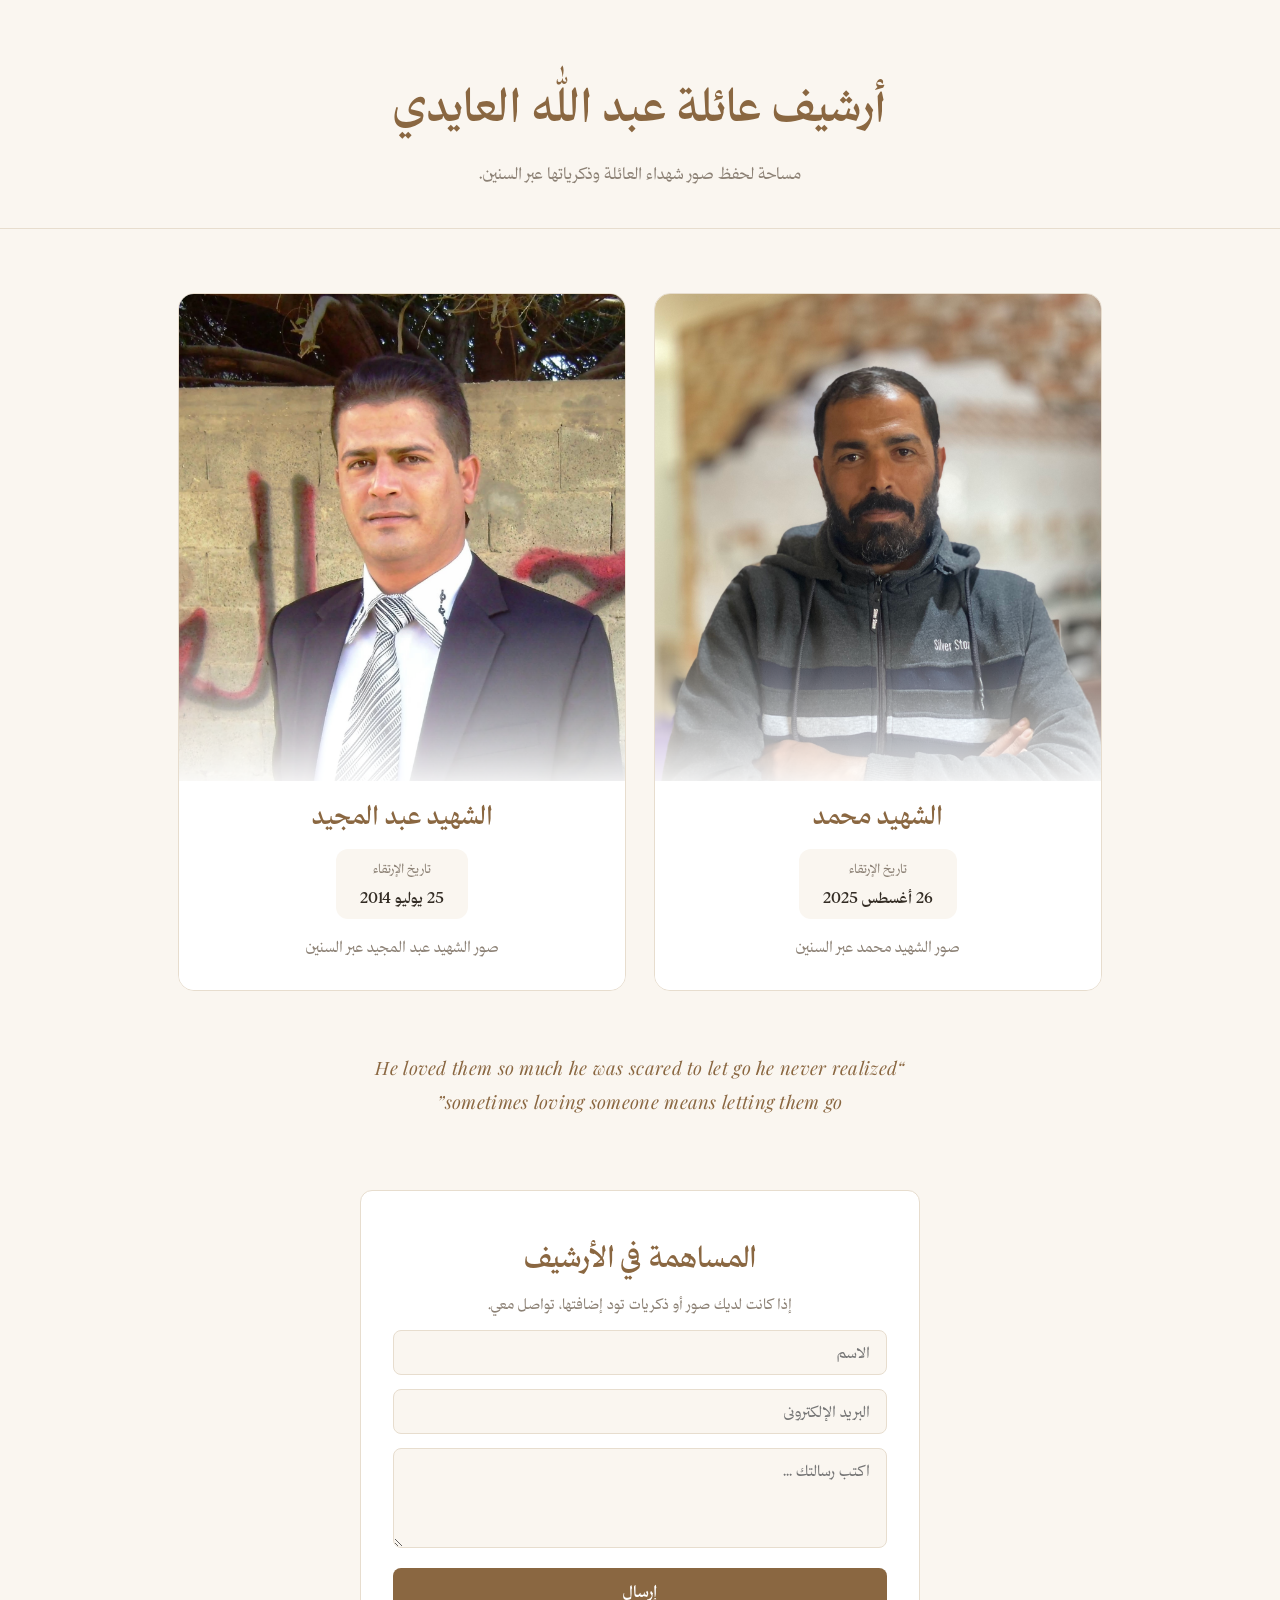
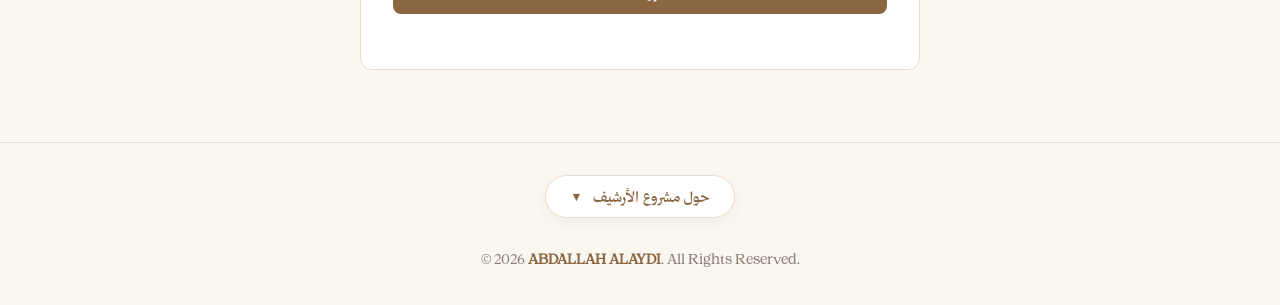
==== index.html @ 78229b19 "Update index.html" ====
<!DOCTYPE html>
<html lang="ar" dir="rtl">
<head>
  <meta charset="UTF-8">
  <meta name="viewport" content="width=device-width, initial-scale=1.0">

  <!-- ==========================================
       1. الإعدادات الأساسية ومحركات البحث (SEO)
       ========================================== -->
  <title>أرشيف عائلة عبد الله العايدي</title>
  <meta name="description" content="أرشيف صور شهداء عائلة عبد الله العايدي، محفوظة ومرتبة عبر السنين.">
  <meta name="author" content="Abdallah Alaydi">
  <link rel="canonical" href="https://archive.abdallahalaydi.com/">

  <!-- بيانات الذكاء الاصطناعي - الأرشيف الرئيسي (JSON-LD) -->
  <script type="application/ld+json">
  {
    "@context": "https://schema.org",
    "@type": "WebSite",
    "name": "أرشيف عائلة عبد الله العايدي",
    "url": "https://archive.abdallahalaydi.com/",
    "description": "أرشيف رقمي يوثق سيرة وصور شهداء عائلة العايدي، وتحديداً الشهيد محمد العايدي والشهيد عبد المجيد العايدي. مساحة لحفظ الذكريات مرتبة زمنياً.",
    "author": {
      "@type": "Person",
      "name": "عبد الله محمد العايدي"
    },
    "inLanguage": "ar"
  }
  </script>

  <!-- ==========================================
       2. الهوية البصرية والمتصفحات (Favicon & Manifest)
       ========================================== -->
  <link rel="manifest" href="/manifest.json">
  <link rel="icon" type="image/x-icon" href="/favicon.ico">
  <link rel="icon" type="image/png" sizes="32x32" href="/favicon-32x32.png">
  <link rel="icon" type="image/png" sizes="16x16" href="/favicon-16x16.png">
  <link rel="apple-touch-icon" sizes="180x180" href="/apple-touch-icon.png">
  <meta name="apple-mobile-web-app-title" content="الأرشيف">
  <meta name="apple-mobile-web-app-capable" content="yes">
  <meta name="apple-mobile-web-app-status-bar-style" content="default">
  <meta name="theme-color" content="#FAF6F0">

  <!-- ==========================================
       3. المشاركة على وسائل التواصل (Open Graph)
       ========================================== -->
  <meta property="og:type" content="website">
  <meta property="og:url" content="https://archive.abdallahalaydi.com/">
  <meta property="og:title" content="أرشيف عائلة عبد الله العايدي">
  <meta property="og:description" content="مساحة لحفظ صور العائلة وذكرياتها عبر السنين.">
  <meta property="og:image" content="https://archive.abdallahalaydi.com/assets/img/Family-Archive.png">
  <meta property="og:image:secure_url" content="https://archive.abdallahalaydi.com/assets/img/Family-Archive.png">
  <meta property="og:image:type" content="image/png">
  <meta property="og:image:width" content="1200">
  <meta property="og:image:height" content="630">
  <meta property="og:image:alt" content="أرشيف عائلة عبد الله العايدي">
  <meta property="og:site_name" content="أرشيف عائلة العايدي">

  <!-- ==========================================
       4. المشاركة على تويتر / X
       ========================================== -->
  <meta name="twitter:card" content="summary_large_image">
  <meta name="twitter:title" content="أرشيف عائلة عبد الله العايدي">
  <meta name="twitter:description" content="مساحة لحفظ صور العائلة وذكرياتها عبر السنين.">
  <meta name="twitter:image" content="https://archive.abdallahalaydi.com/assets/img/Family-Archive.png">
  <meta name="twitter:image:alt" content="أرشيف عائلة عبد الله العايدي">

  <!-- ==========================================
       5. الأداء (Performance & Fonts)
       ========================================== -->
  <link rel="preconnect" href="https://fonts.googleapis.com">
  <link rel="preconnect" href="https://fonts.gstatic.com" crossorigin>
  <link href="https://fonts.googleapis.com/css2?family=Playfair+Display:ital,wght@0,400;1,400&display=swap" rel="stylesheet">

  <!-- ==========================================
       6. نظام الإشعارات (OneSignal) - نسخة موحدة ونظيفة
       ========================================== -->
  <script src="https://cdn.onesignal.com/sdks/web/v16/OneSignalSDK.page.js" defer></script>
  <script>
    window.OneSignalDeferred = window.OneSignalDeferred || [];
    OneSignalDeferred.push(async function(OneSignal) {
      try {
        await OneSignal.init({
          appId: "8a8880b0-521b-42da-8b7f-6cc930a151ea",
          serviceWorkerPath: "sw.js",
          notifyButton: { enable: false } // إيقاف الدائرة الافتراضية للاعتماد على الشريط البيضاوي المخصص
        });

        // فحص دقيق لحالة الإشعارات في المتصفح وفي OneSignal v16
        const nativePerm = ('Notification' in window) ? Notification.permission : 'default';
        const isAlreadySubscribed = OneSignal.Notifications.permission === true || nativePerm === 'granted';
        const isDismissed = localStorage.getItem('hideArchiveNotifyPill') === 'true';

        if (!isAlreadySubscribed && nativePerm !== 'denied' && !isDismissed) {
          setTimeout(() => {
            const pill = document.getElementById('notify-pill-banner');
            if (pill) pill.classList.add('show');
          }, 2000);
        }
      } catch (e) {
        console.warn("OneSignal Init Note:", e);
      }
    });
  </script>

<style>
  @font-face {
    font-family: 'Thamania Text';
    src: url('assets/fonts/thmanyahseriftext-Regular.woff2') format('woff2');
    font-weight: 400;
    font-style: normal;
    font-display: swap;
  }

  @font-face {
    font-family: 'Thamania Sans';
    src: url('assets/fonts/thmanyahseriftext-Medium.woff2') format('woff2');
    font-weight: 700;
    font-style: normal;
    font-display: swap;
  }

  :root{
    --bg:#FAF6F0;
    --card:#FFFFFF;
    --ink:#332C24;
    --sand:#A9825F;
    --sand-deep:#8A6741;
    --mist:#8C8175;
    --line:#E7DDCE;
  }

  html {
    scroll-behavior: smooth;
  }

  ::selection {
    background-color: var(--sand);
    color: #FFFFFF;
  }

  ::-webkit-scrollbar {
    width: 8px;
  }
  ::-webkit-scrollbar-track {
    background: var(--bg); 
  }
  ::-webkit-scrollbar-thumb {
    background: var(--mist); 
    border-radius: 4px;
  }
  ::-webkit-scrollbar-thumb:hover {
    background: var(--sand-deep); 
  }

  *{
    box-sizing:border-box;
    margin:0;
    padding:0;
  }

  body{
    background:var(--bg);
    color:var(--ink);
    font-family:'Thamania Text', serif;
    font-weight:400;
    line-height:1.8;
    -webkit-font-smoothing:antialiased;
  }

  body.splash-active {
    overflow: hidden;
  }

  /* ---------- Splash Screen (للـ App فقط) ---------- */
  #splash-screen {
    display: none;
    position: fixed;
    top: 0;
    left: 0;
    right: 0;
    bottom: 0;
    width: 100%;
    height: 100%;
    background-color: var(--bg);
    flex-direction: column;
    justify-content: center;
    align-items: center;
    z-index: 99999;
    transition: opacity 0.6s ease, visibility 0.6s ease;
  }

  body.is-app #splash-screen {
    display: flex;
  }

  #splash-screen.fade-out {
    opacity: 0;
    visibility: hidden;
    pointer-events: none;
  }

  .splash-center {
    display: flex;
    flex-direction: column;
    align-items: center;
    justify-content: center;
  }

  .splash-logo {
    width: 105px;
    height: 105px;
    border-radius: 24px;
    object-fit: contain;
    box-shadow: 0 10px 30px rgba(138, 103, 65, 0.12);
    border: 1px solid var(--line);
    animation: splashPulse 1.8s infinite ease-in-out;
  }

  .splash-footer {
    position: absolute;
    bottom: 42px;
    display: flex;
    flex-direction: column;
    align-items: center;
    direction: ltr;
    text-align: center;
  }

  .splash-from {
    font-family: -apple-system, BlinkMacSystemFont, 'Segoe UI', Roboto, sans-serif;
    font-size: 0.8rem;
    color: var(--mist);
    margin-bottom: 4px;
    letter-spacing: 0.5px;
  }

  .splash-brand {
    font-family: -apple-system, BlinkMacSystemFont, 'Segoe UI', Roboto, sans-serif;
    font-size: 1rem;
    font-weight: 600;
    color: var(--ink);
    letter-spacing: 0.35em;
    padding-left: 0.35em;
    text-transform: uppercase;
  }

  @keyframes splashPulse {
    0%, 100% { transform: scale(1); }
    50% { transform: scale(1.04); }
  }

  /* ---------- 1. الشريط العلوي للتحديث فقط (Update Banner) ---------- */
  #update-banner {
    position: fixed;
    top: -100px;
    left: 0;
    width: 100%;
    background-color: var(--sand-deep);
    color: #FFFFFF;
    text-align: center;
    padding: 12px 20px;
    font-family: 'Thamania Sans', sans-serif;
    font-size: 0.95rem;
    box-shadow: 0 4px 15px rgba(0,0,0,0.2);
    z-index: 100001;
    transition: top 0.4s cubic-bezier(0.16, 1, 0.3, 1);
    display: flex;
    justify-content: center;
    align-items: center;
    gap: 12px;
  }

  #update-banner.show {
    top: 0;
  }

  #update-banner button {
    background-color: #FFFFFF;
    color: var(--ink);
    border: none;
    border-radius: 20px;
    padding: 6px 18px;
    font-family: 'Thamania Sans', sans-serif;
    font-size: 0.85rem;
    cursor: pointer;
    font-weight: 700;
    transition: transform 0.2s ease;
  }

  #update-banner button:hover {
    transform: scale(1.05);
  }

  /* ---------- 2. الزر البيضاوي العريض لتفعيل الإشعارات (Notification Pill) ---------- */
  #notify-pill-banner {
    position: fixed;
    bottom: -120px;
    left: 50%;
    transform: translateX(-50%);
    width: calc(100% - 32px);
    max-width: 520px;
    background-color: var(--ink);
    color: #FFFFFF;
    border: 1px solid rgba(169, 130, 95, 0.45);
    border-radius: 999px; /* شكل بيضاوي عريض بالكامل */
    padding: 10px 14px 10px 16px;
    box-shadow: 0 14px 35px rgba(51, 44, 36, 0.28);
    z-index: 100000;
    display: flex;
    align-items: center;
    justify-content: space-between;
    gap: 12px;
    transition: bottom 0.45s cubic-bezier(0.16, 1, 0.3, 1), opacity 0.35s ease;
    opacity: 0;
    pointer-events: none;
  }

  #notify-pill-banner.show {
    bottom: 22px;
    opacity: 1;
    pointer-events: auto;
  }

  .notify-pill-content {
    display: flex;
    align-items: center;
    gap: 10px;
    flex: 1;
    min-width: 0;
  }

  .notify-bell-circle {
    width: 36px;
    height: 36px;
    border-radius: 50%;
    background: rgba(169, 130, 95, 0.2);
    color: #E7DDCE;
    display: flex;
    align-items: center;
    justify-content: center;
    flex-shrink: 0;
  }

  .notify-bell-circle svg {
    width: 18px;
    height: 18px;
    fill: currentColor;
    animation: bellRing 2.5s infinite ease-in-out;
  }

  @keyframes bellRing {
    0%, 100% { transform: rotate(0); }
    10%, 30% { transform: rotate(12deg); }
    20%, 40% { transform: rotate(-12deg); }
    50% { transform: rotate(0); }
  }

  .notify-pill-text {
    font-family: 'Thamania Sans', sans-serif;
    font-size: 0.86rem;
    color: #FAF6F0;
    line-height: 1.4;
    text-align: right;
  }

  .notify-pill-actions {
    display: flex;
    align-items: center;
    gap: 6px;
    flex-shrink: 0;
  }

  .btn-pill-accept {
    background-color: var(--sand);
    color: #FFFFFF;
    border: none;
    border-radius: 999px;
    padding: 7px 16px;
    font-family: 'Thamania Sans', sans-serif;
    font-size: 0.82rem;
    font-weight: 700;
    cursor: pointer;
    transition: background-color 0.2s ease, transform 0.2s ease;
  }

  .btn-pill-accept:hover {
    background-color: var(--sand-deep);
    transform: scale(1.03);
  }

  .btn-pill-later {
    background: transparent;
    color: #C2B8AD;
    border: 1px solid rgba(255, 255, 255, 0.2);
    border-radius: 999px;
    padding: 7px 12px;
    font-family: 'Thamania Sans', sans-serif;
    font-size: 0.78rem;
    cursor: pointer;
    transition: color 0.2s ease, border-color 0.2s ease;
  }

  .btn-pill-later:hover {
    color: #FFFFFF;
    border-color: rgba(255, 255, 255, 0.5);
  }

  @media (max-width: 480px) {
    #notify-pill-banner {
      padding: 8px 10px 8px 12px;
      gap: 8px;
    }
    .notify-pill-text {
      font-size: 0.78rem;
    }
    .btn-pill-accept {
      padding: 6px 13px;
      font-size: 0.78rem;
    }
    .btn-pill-later {
      padding: 6px 10px;
      font-size: 0.74rem;
    }
  }

  /* -------------------------------------- */

  a{
    color:inherit;
    text-decoration:none;
  }

  h1, h2, h3, h4, h5, h6, .entry-name, .display{
    font-family:'Thamania Sans', sans-serif;
    font-weight:700;
  }

  :focus-visible{
    outline:2px solid var(--sand-deep);
    outline-offset:3px;
    border-radius:2px;
  }

  .wrap{
    max-width:980px;
    margin:0 auto;
    padding:0 28px;
  }

  @media (max-width:600px){
    .wrap{
      padding:0 20px;
    }
  }

  /* ---------- header ---------- */

  header{
    padding:64px 0 40px;
    text-align:center;
    border-bottom:1px solid var(--line);
  }

  header h1{
    font-size:clamp(2rem, 5vw, 2.8rem);
    color:var(--sand-deep);
    margin-bottom:14px;
  }

  header p{
    color:var(--mist);
    font-size:1.02rem;
    max-width:38ch;
    margin:0 auto;
  }

  main{
    padding:64px 0 30px;
  }

  .grid{
    display:grid;
    grid-template-columns:repeat(auto-fit, minmax(280px, 1fr));
    gap:28px;
  }

  .entry{
    background:#FFFFFF;
    border:1px solid var(--line);
    border-radius:16px;
    overflow:hidden;
    transition:box-shadow 0.3s ease, transform 0.3s ease;
    display:flex;
    flex-direction:column;
    text-align:center;
  }

  .entry:hover{
    box-shadow:0 15px 35px rgba(138,103,65,0.12);
    transform:translateY(-4px);
  }

  .entry-frame{
    position:relative;
    aspect-ratio:4/4.5;
    background:#FFFFFF;
    overflow:hidden;
  }

  .entry-frame img{
    width:100%;
    height:100%;
    object-fit:cover;
    transition:transform 0.5s ease;
    -webkit-mask-image: linear-gradient(to bottom, rgba(0,0,0,1) 65%, rgba(0,0,0,0) 100%);
    mask-image: linear-gradient(to bottom, rgba(0,0,0,1) 65%, rgba(0,0,0,0) 100%);
  }

  .entry:hover .entry-frame img{
    transform:scale(1.05);
  }

  .entry-info{
    padding:10px 22px 30px;
    position:relative;
    z-index:2;
    background:#FFFFFF;
    margin-top:-15px;
  }

  .entry-name{
    font-size:1.6rem;
    color:var(--sand-deep);
    margin-bottom:12px;
  }

  .entry-meta{
    display:inline-flex;
    flex-direction:column;
    align-items:center;
    background:var(--bg);
    padding:8px 24px;
    border-radius:12px;
    margin-bottom:16px;
  }

  .meta-label{
    font-size:0.8rem;
    color:var(--mist);
    margin-bottom:4px;
  }

  .meta-value{
    font-family:'Thamania Sans', sans-serif;
    font-weight:700;
    color:var(--ink);
    font-size:0.95rem;
  }

  .entry-desc{
    color:var(--mist);
    font-size:0.95rem;
    line-height:1.6;
  }

  /* ---------- quote section ---------- */

  .quote-section{
    padding:30px 0 50px;
    text-align:center;
  }

  .quote-box{
    max-width:650px;
    margin:0 auto;
    padding:0 20px;
  }

  .quote-text{
    font-family:'Playfair Display', serif;
    font-style:italic;
    font-size:1.15rem;
    color:var(--sand-deep);
    line-height:1.9;
    letter-spacing:0.3px;
  }

  /* ---------- contact section ---------- */

  .contact-section{
    padding:20px 0 72px;
  }

  .contact-box{
    background:var(--card);
    border:1px solid var(--line);
    border-radius:12px;
    padding:40px 32px;
    max-width:560px;
    margin:0 auto;
    text-align:center;
  }

  .contact-box h2{
    font-size:1.8rem;
    color:var(--sand-deep);
    margin-bottom:8px;
  }

  .contact-box p{
    color:var(--mist);
    font-size:0.92rem;
    margin-bottom:12px;
  }

  .contact-form{
    display:flex;
    flex-direction:column;
    gap:14px;
    text-align:right;
  }

  .form-control{
    width:100%;
    padding:12px 16px;
    border:1px solid var(--line);
    border-radius:8px;
    background:var(--bg);
    color:var(--ink);
    font-family:'Thamania Text', serif;
    font-size:0.95rem;
    transition:border-color 0.2s ease, box-shadow 0.2s ease;
  }

  .form-control:focus{
    outline:none;
    border-color:var(--sand-deep);
    box-shadow:0 0 0 3px rgba(138,103,65,0.12);
  }

  textarea.form-control{
    resize:vertical;
    min-height:100px;
  }

  .btn-submit{
    background:var(--sand-deep);
    color:#FFFFFF;
    border:none;
    border-radius:8px;
    padding:13px;
    font-family:'Thamania Sans', sans-serif;
    font-size:1rem;
    font-weight:700;
    cursor:pointer;
    transition:background-color 0.2s ease, transform 0.2s ease;
    margin-top:6px;
  }

  .btn-submit:hover{
    background:var(--ink);
    transform:translateY(-1px);
  }

  /* ---------- قسم (حول الأرشيف وتثبيت التطبيق) في الفوتر ---------- */

  .footer-about-wrap {
    max-width: 720px;
    margin: 0 auto 26px;
    padding: 0 20px;
  }

  .about-toggle-btn {
    background: var(--card);
    color: var(--sand-deep);
    border: 1px solid var(--line);
    padding: 11px 24px;
    border-radius: 30px;
    font-family: 'Thamania Sans', sans-serif;
    font-size: 0.93rem;
    font-weight: 700;
    cursor: pointer;
    display: inline-flex;
    align-items: center;
    gap: 10px;
    transition: all 0.25s ease;
    box-shadow: 0 4px 12px rgba(138, 103, 65, 0.06);
  }

  .about-toggle-btn:hover {
    border-color: var(--sand);
    transform: translateY(-1px);
    box-shadow: 0 6px 16px rgba(138, 103, 65, 0.12);
  }

  .about-toggle-icon {
    display: inline-block;
    transition: transform 0.3s ease;
    font-size: 0.78rem;
  }

  .about-toggle-btn.active .about-toggle-icon {
    transform: rotate(180deg);
  }

  .about-drawer {
    display: grid;
    grid-template-rows: 0fr;
    transition: grid-template-rows 0.4s ease, opacity 0.35s ease, margin-top 0.35s ease;
    opacity: 0;
    margin-top: 0;
  }

  .about-drawer.open {
    grid-template-rows: 1fr;
    opacity: 1;
    margin-top: 18px;
  }

  .about-drawer-inner {
    overflow: hidden;
  }

  .about-card {
    background: var(--card);
    border: 1px solid var(--line);
    border-radius: 16px;
    padding: 28px 26px;
    text-align: right;
    box-shadow: 0 12px 32px rgba(138, 103, 65, 0.08);
  }

  .about-block {
    margin-bottom: 22px;
    padding-bottom: 20px;
    border-bottom: 1px dashed var(--line);
  }

  .about-block:last-child {
    margin-bottom: 0;
    padding-bottom: 0;
    border-bottom: none;
  }

  .about-block h3 {
    font-size: 1.12rem;
    color: var(--sand-deep);
    margin-bottom: 8px;
  }

  .about-block p {
    font-size: 0.93rem;
    color: var(--ink);
    line-height: 1.85;
  }

  .about-badges {
    display: flex;
    flex-wrap: wrap;
    gap: 8px;
    margin-top: 12px;
  }

  .about-badge {
    display: inline-block;
    background: var(--bg);
    color: var(--sand-deep);
    border: 1px solid var(--line);
    padding: 4px 13px;
    border-radius: 20px;
    font-size: 0.8rem;
    font-family: 'Thamania Sans', sans-serif;
  }

  .inline-link {
    color: var(--sand-deep);
    font-family: 'Thamania Sans', sans-serif;
    text-decoration: underline;
    text-underline-offset: 3px;
    cursor: pointer;
  }

  .inline-link:hover {
    color: var(--ink);
  }

  .install-grid {
    display: grid;
    grid-template-columns: repeat(auto-fit, minmax(240px, 1fr));
    gap: 14px;
    margin-top: 14px;
  }

  .install-os-card {
    background: var(--bg);
    border: 1px solid var(--line);
    border-radius: 12px;
    padding: 16px 18px;
  }

  .install-os-title {
    font-family: 'Thamania Sans', sans-serif;
    font-size: 0.98rem;
    color: var(--sand-deep);
    margin-bottom: 10px;
    padding-bottom: 6px;
    border-bottom: 1px solid var(--line);
    display: flex;
    align-items: center;
    justify-content: space-between;
  }

  .install-os-tag {
    font-size: 0.75rem;
    color: var(--mist);
    font-weight: 400;
  }

  .install-list {
    list-style: none;
    padding: 0;
    margin: 0;
  }

  .install-list li {
    font-size: 0.87rem;
    color: var(--ink);
    line-height: 1.7;
    margin-bottom: 8px;
    position: relative;
    padding-right: 22px;
  }

  .install-list li:last-child {
    margin-bottom: 0;
  }

  .step-num {
    position: absolute;
    right: 0;
    top: 3px;
    width: 17px;
    height: 17px;
    background: var(--sand-deep);
    color: #FFFFFF;
    border-radius: 50%;
    font-family: 'Thamania Sans', sans-serif;
    font-size: 0.7rem;
    display: inline-flex;
    align-items: center;
    justify-content: center;
  }

  .install-list strong {
    font-family: 'Thamania Sans', sans-serif;
    color: var(--sand-deep);
  }

  .app-installed-note {
    display: none;
    background: var(--bg);
    border: 1px solid var(--sand);
    color: var(--sand-deep);
    padding: 10px 14px;
    border-radius: 10px;
    font-family: 'Thamania Sans', sans-serif;
    font-size: 0.85rem;
    margin-top: 10px;
    text-align: center;
  }

  body.is-app .app-installed-note {
    display: block;
  }

  /* ---------- footer ---------- */

  footer{
    padding:32px 0;
    text-align:center;
    border-top:1px solid var(--line);
  }

  footer > span{
    color:var(--mist);
    font-size:0.85rem;
    display:inline-block;
  }

  footer > span a {
    color: var(--sand-deep);
    font-weight: 700;
    transition: color 0.2s ease;
  }
  
  footer > span a:hover {
    color: var(--ink);
    text-decoration: underline;
  }
</style>
</head>

<body>
<script>
  // تفعيل شاشة البداية فقط إذا تم فتح الموقع كتطبيق ولم تظهر مسبقاً في هذه الجلسة
  if ((window.navigator.standalone === true || window.matchMedia('(display-mode: standalone)').matches) && !sessionStorage.getItem('splashShown')) {
    document.body.classList.add('is-app', 'splash-active');
  }
</script>

<!-- ==========================================
     1. شريط التحديث العلوي الذكي (PWA Update Banner)
     ========================================== -->
<div id="update-banner">
  <span>يتوفر تحديث جديد للأرشيف!</span>
  <button id="refresh-app-btn" type="button">تحديث الآن</button>
</div>

<!-- ==========================================
     2. الزر البيضاوي العريض لتفعيل الإشعارات (Notification Pill)
     ========================================== -->
<div id="notify-pill-banner" role="dialog" aria-label="تفعيل الإشعارات">
  <div class="notify-pill-content">
    <div class="notify-bell-circle" aria-hidden="true">
      <svg viewBox="0 0 24 24">
        <path d="M12 22c1.1 0 2-.9 2-2h-4c0 1.1.9 2 2 2zm6-6v-5c0-3.07-1.63-5.64-4.5-6.32V4c0-.83-.67-1.5-1.5-1.5s-1.5.67-1.5 1.5v.68C7.64 5.36 6 7.92 6 11v5l-2 2v1h16v-1l-2-2z"/>
      </svg>
    </div>
    <span class="notify-pill-text">تلقي الإشعارات عند إضافة صور جديدة للأرشيف</span>
  </div>
  <div class="notify-pill-actions">
    <button type="button" id="accept-notify-btn" class="btn-pill-accept">موافق</button>
    <button type="button" id="reject-notify-btn" class="btn-pill-later">لاحقاً</button>
  </div>
</div>

<!-- ==========================================
     واجهة التحميل الافتتاحية (Splash Screen)
     ========================================== -->
<div id="splash-screen">
  <div class="splash-center">
    <img 
      src="/android-chrome-512x512.png" 
      onerror="this.onerror=null; this.src='/apple-touch-icon.png';" 
      alt="أيقونة الأرشيف" 
      class="splash-logo"
    >
  </div>

  <div class="splash-footer">
    <span class="splash-from">By</span>
    <span class="splash-brand">ABDALLAH</span>
  </div>
</div>

<header>
  <div class="wrap">
    <h1>أرشيف عائلة عبد الله العايدي</h1>
    <p>مساحة لحفظ صور شهداء العائلة وذكرياتها عبر السنين.</p>
  </div>
</header>

<main>
  <div class="wrap">
    <div class="grid">

      <!-- بطاقة الشهيد محمد -->
      <a class="entry" href="/mohammed">
        <div class="entry-frame">
          <img
            src="assets/img/mohammed/IMG_7032_Original.jpeg"
            alt="الشهيد محمد"
            width="800"
            height="1000"
            loading="lazy"
            decoding="async"
          >
        </div>

        <div class="entry-info">
          <h2 class="entry-name">الشهيد محمد</h2>

          <div class="entry-meta">
            <span class="meta-label">تاريخ الإرتقاء</span>
            <span class="meta-value">26 أغسطس 2025</span>
          </div>

          <p class="entry-desc">صور الشهيد محمد عبر السنين</p>
        </div>
      </a>

      <!-- بطاقة الشهيد عبد المجيد -->
      <a class="entry" href="/abdulmajeed">
        <div class="entry-frame">
          <img
            src="assets/img/abdulmajeed/IMG_0782.jpeg"
            alt="الشهيد عبد المجيد"
            width="800"
            height="1000"
            loading="lazy"
            decoding="async"
          >
        </div>

        <div class="entry-info">
          <h2 class="entry-name">الشهيد عبد المجيد</h2>

          <div class="entry-meta">
            <span class="meta-label">تاريخ الإرتقاء</span>
            <span class="meta-value">25 يوليو 2014</span>
          </div>

          <p class="entry-desc">صور الشهيد عبد المجيد عبر السنين</p>
        </div>
      </a>

    </div>
  </div>
</main>

<!-- قسم الاقتباس -->
<div class="quote-section">
  <div class="wrap">
    <div class="quote-box">
      <p class="quote-text">
        “He loved them so much he was scared to let go he never realized sometimes loving someone means letting them go”
      </p>
    </div>
  </div>
</div>

<section class="contact-section" id="contribute-section">
  <div class="wrap">
    <div class="contact-box">

      <h2>المساهمة في الأرشيف</h2>
      <p>إذا كانت لديك صور أو ذكريات تود إضافتها، تواصل معي.</p>
      
      <form
        id="my-contact-form"
        action="https://formspree.io/f/xaeywkdr"
        method="POST"
        class="contact-form"
      >

        <input
          type="text"
          id="contributor-name"
          name="name"
          class="form-control"
          placeholder="الاسم"
          required
        >

        <input
          type="email"
          name="email"
          class="form-control"
          placeholder="البريد الإلكتروني"
          required
        >

        <textarea
          name="message"
          class="form-control"
          placeholder="اكتب رسالتك ..."
          required
        ></textarea>

        <button type="submit" class="btn-submit">
          إرسال
        </button>

      </form>

      <p
        id="form-status"
        style="margin-top:15px; font-weight:500; text-align:center;"
      ></p>

    </div>
  </div>
</section>

<footer>
  <!-- قسم (حول مشروع الأرشيف وتثبيت التطبيق) القابل للفتح -->
  <div class="footer-about-wrap">
    <button type="button" class="about-toggle-btn" id="aboutToggleBtn" aria-expanded="false">
      <span>حول مشروع الأرشيف </span>
      <span class="about-toggle-icon">▼</span>
    </button>

    <div class="about-drawer" id="aboutDrawer">
      <div class="about-drawer-inner">
        <div class="about-card">

          <!-- 1. فكرة الأرشيف والجانب البرمجي -->
          <div class="about-block">
            <h3>فكرة الأرشيف</h3>
            <p>
              أُنشئت هذه الصفحة بمبادرة فردية لترسيخ تاريخ العائلة وتوثيق سيرة وصور شهدائنا لتبقى ذكراهم حية عبر السنين. كما يُعد هذا الموقع مشروعاً تقنياً خاصاً وتطبيقاً عملياً لخبراتي في مجال البرمجة وتطوير الويب.
            </p>
            <div class="about-badges">
              <span class="about-badge">تاريخ التأسيس: اغسطس 2026</span>
              <span class="about-badge">الموقع قيد التطوير والتحديث المستمر</span>
            </div>
          </div>

          <!-- 2. المساهمة واقتراح التعديلات -->
          <div class="about-block">
            <h3>المساهمة واقتراح التعديلات</h3>
            <p>
               يمكنك دائماً اقتراح تعديلات لتحسين الموقع أو إرسال صور وذكريات إضافية للشهداء المعروضين (<strong>الشهيد محمد</strong> و<strong>الشهيد عبد المجيد</strong>) عبر <a href="#contribute-section" class="inline-link" id="goToFormLink">نموذج المساهمة أعلاه</a>.
            </p>
          </div>

          <!-- 3. شرح تثبيت التطبيق على الآيفون والأندرويد -->
          <div class="about-block">
            <h3>طريقة تثبيت الأرشيف كتطبيق على الواجهة الرئيسية</h3>
            <p>لتصفح الأرشيف بسهولة وفي أي وقت كأنه تطبيق مستقل على هاتفك، اتبع الخطوات حسب نوع جهازك:</p>

            <div class="app-installed-note">
              ✓ أنت تتصفح الأرشيف حالياً من خلال التطبيق المثبّت على جهازك.
            </div>

            <div class="install-grid">
              <!-- خطوات الآيفون -->
              <div class="install-os-card">
                <div class="install-os-title">
                  <span>أجهزة الآيفون (iPhone)</span>
                  <span class="install-os-tag">متصفح Safari</span>
                </div>
                <ol class="install-list">
                  <li>
                    <span class="step-num">1</span>
                    افتح الموقع باستخدام متصفح <strong>Safari</strong>.
                  </li>
                  <li>
                    <span class="step-num">2</span>
                    اضغط على أيقونة <strong>المشاركة (Share)</strong> في الشريط السفلي (المربع الذي يخرج منه سهم للأعلى).
                  </li>
                  <li>
                    <span class="step-num">3</span>
                    مرر للأسفل واختر <strong>"إضافة إلى الصفحة الرئيسية" (Add to Home Screen)</strong> ثم اضغط <strong>إضافة (Add)</strong>.
                  </li>
                </ol>
              </div>

              <!-- خطوات الأندرويد -->
              <div class="install-os-card">
                <div class="install-os-title">
                  <span>أجهزة الأندرويد (Android)</span>
                  <span class="install-os-tag">متصفح Chrome</span>
                </div>
                <ol class="install-list">
                  <li>
                    <span class="step-num">1</span>
                    افتح الموقع باستخدام متصفح <strong>Google Chrome</strong>.
                  </li>
                  <li>
                    <span class="step-num">2</span>
                    اضغط على رمز <strong>النقاط الثلاث (⋮)</strong> في أعلى زاوية المتصفح.
                  </li>
                  <li>
                    <span class="step-num">3</span>
                    اختر <strong>"تثبيت التطبيق" (Install app)</strong> أو <strong>"الإضافة إلى الشاشة الرئيسية" (Add to Home screen)</strong> ثم أكد التثبيت.
                  </li>
                </ol>
              </div>
            </div>
          </div>

        </div>
      </div>
    </div>
  </div>

  <span style="direction: ltr; display: inline-block;">© 2026 <a href="https://abdallahalaydi.com" target="_blank">ABDALLAH ALAYDI</a>. All Rights Reserved.</span>
</footer>

<script>
  // 1. إخفاء شاشة التحميل بعد فتح التطبيق وتسجيل ظهورها في الذاكرة
  window.addEventListener("load", function() {
    if (document.body.classList.contains("is-app")) {
      const splash = document.getElementById("splash-screen");
      setTimeout(function() {
        splash.classList.add("fade-out");
        document.body.classList.remove("splash-active");
        sessionStorage.setItem('splashShown', 'true');
      }, 1200);
    }
  });

  // 2. التحكم بالزر البيضاوي للإشعارات (مربوط مباشرة بالأزرار لضمان الاستجابة الفورية)
  const notifyPill = document.getElementById("notify-pill-banner");
  const acceptNotifyBtn = document.getElementById("accept-notify-btn");
  const rejectNotifyBtn = document.getElementById("reject-notify-btn");

  acceptNotifyBtn.addEventListener("click", async function() {
    notifyPill.classList.remove("show");
    localStorage.setItem('hideArchiveNotifyPill', 'true');
    try {
      if (window.OneSignal && OneSignal.Notifications) {
        await OneSignal.Notifications.requestPermission();
      } else if ('Notification' in window) {
        await Notification.requestPermission();
      }
    } catch (err) {
      console.warn("Permission request error:", err);
    }
  });

  rejectNotifyBtn.addEventListener("click", function() {
    notifyPill.classList.remove("show");
    localStorage.setItem('hideArchiveNotifyPill', 'true');
  });

  // 3. فتح وإغلاق قسم (حول مشروع الأرشيف • تثبيت التطبيق)
  const aboutBtn = document.getElementById("aboutToggleBtn");
  const aboutDrawer = document.getElementById("aboutDrawer");
  const goToFormLink = document.getElementById("goToFormLink");

  aboutBtn.addEventListener("click", function() {
    const isOpen = aboutDrawer.classList.toggle("open");
    aboutBtn.classList.toggle("active", isOpen);
    aboutBtn.setAttribute("aria-expanded", isOpen);
  });

  goToFormLink.addEventListener("click", function() {
    setTimeout(function() {
      document.getElementById("contributor-name")?.focus();
    }, 500);
  });

  // 4. كود نموذج التواصل
  const form = document.getElementById("my-contact-form");
  const status = document.getElementById("form-status");

  form.addEventListener("submit", async function(event) {
    event.preventDefault();

    const btn = form.querySelector('.btn-submit');
    const originalBtnText = btn.innerText;

    btn.innerText = "جاري الإرسال...";

    const data = new FormData(event.target);

    try {
      const response = await fetch(event.target.action, {
        method: form.method,
        body: data,
        headers: {
          'Accept': 'application/json'
        }
      });

      if (response.ok) {
        status.innerHTML = "شكرًا لك! تم إرسال رسالتك بنجاح.";
        status.style.color = "var(--sand-deep)";
        form.reset();
      } else {
        status.innerHTML = "عذراً، حدث خطأ أثناء الإرسال. يرجى المحاولة لاحقاً.";
        status.style.color = "#d9534f";
      }

    } catch (error) {
      status.innerHTML = "حدث خطأ في الاتصال، تأكد من جودة الإنترنت.";
      status.style.color = "#d9534f";
    }

    btn.innerText = originalBtnText;

    setTimeout(() => {
      status.innerHTML = "";
    }, 5000);
  });

  // ==========================================
  // 5. نظام التحديث الذكي (PWA Update Manager - بدون تعليق أو تكرار)
  // ==========================================
  let swRegistration = null;
  let newWorker = null;
  const updateBanner = document.getElementById('update-banner');
  const refreshBtn = document.getElementById('refresh-app-btn');

  function showUpdateBar() {
    // منع ظهور الشريط إذا قام المستخدم بالضغط على التحديث للتو في نفس الجلسة
    if (sessionStorage.getItem('justUpdatedArchive') === 'true') {
      sessionStorage.removeItem('justUpdatedArchive');
      return;
    }
    updateBanner.classList.add('show');
  }

  if ('serviceWorker' in navigator) {
    window.addEventListener('load', () => {
      navigator.serviceWorker.register('/sw.js').then(reg => {
        swRegistration = reg;

        // إذا كان هناك تحديث محمّل مسبقاً بالانتظار
        if (reg.waiting && navigator.serviceWorker.controller) {
          newWorker = reg.waiting;
          showUpdateBar();
        }

        // عند اكتشاف تحديث جديد أثناء التصفح
        reg.addEventListener('updatefound', () => {
          newWorker = reg.installing;
          if (!newWorker) return;

          newWorker.addEventListener('statechange', () => {
            if (newWorker.state === 'installed' && navigator.serviceWorker.controller) {
              showUpdateBar();
            }
          });
        });
      }).catch(err => console.error('SW Registration Error:', err));
    });

    // عند ضغط المستخدم على زر "تحديث الآن"
    refreshBtn.addEventListener('click', async () => {
      refreshBtn.innerText = "جاري التحديث...";
      updateBanner.classList.remove('show');
      sessionStorage.setItem('justUpdatedArchive', 'true');

      try {
        // 1. إرسال أمر التفعيل الفوري للـ Service Worker الجديد
        const workerToActivate = (swRegistration && swRegistration.waiting) ? swRegistration.waiting : newWorker;
        if (workerToActivate) {
          workerToActivate.postMessage({ action: 'skipWaiting' });
          workerToActivate.postMessage('skipWaiting');
        }

        // 2. مسح كاش الصفحات القديم فقط (مع الحفاظ على كاش الصور كما هو) لضمان جلب أحدث نسخة
        if ('caches' in window) {
          const cacheNames = await caches.keys();
          await Promise.all(
            cacheNames
              .filter(name => name.startsWith('alaydi-core'))
              .map(name => caches.delete(name))
          );
        }
      } catch (e) {
        console.warn('Cache update note:', e);
      }

      // 3. إعادة تحميل الصفحة بنظافة
      setTimeout(() => {
        window.location.reload();
      }, 250);
    });
  }
</script>

</body>
</html>
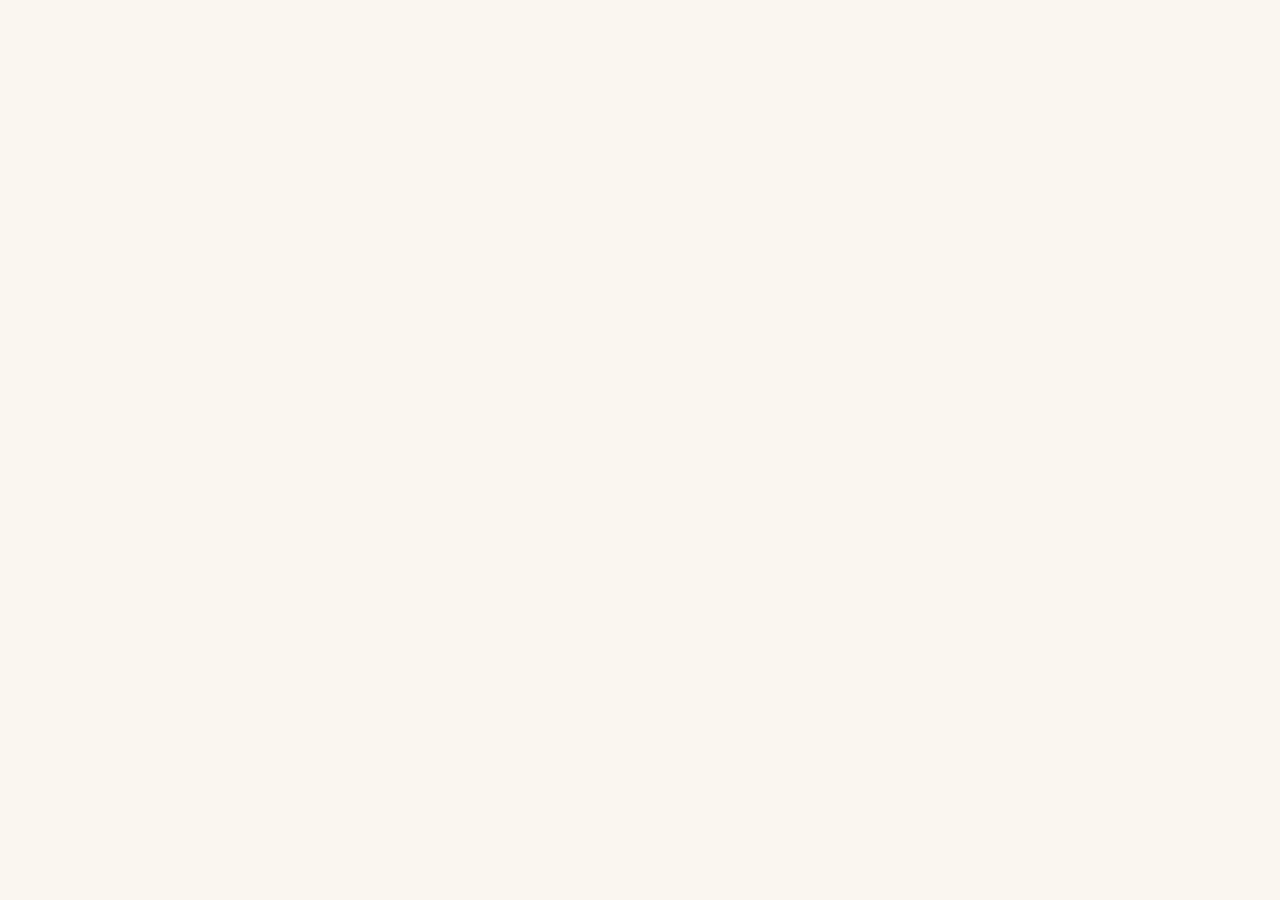
==== commit 04e2b4f1: "Update index.html" ====
--- a/index.html
+++ b/index.html
@@ -73,7 +73,7 @@
   <link href="https://fonts.googleapis.com/css2?family=Playfair+Display:ital,wght@0,400;1,400&display=swap" rel="stylesheet">
 
   <!-- ==========================================
-       6. نظام الإشعارات (OneSignal) - نسخة موحدة ونظيفة
+       6. نظام الإشعارات (OneSignal) - النسخة الرسمية الصحيحة
        ========================================== -->
   <script src="https://cdn.onesignal.com/sdks/web/v16/OneSignalSDK.page.js" defer></script>
   <script>
@@ -83,15 +83,17 @@
         await OneSignal.init({
           appId: "8a8880b0-521b-42da-8b7f-6cc930a151ea",
           serviceWorkerPath: "sw.js",
-          notifyButton: { enable: false } // إيقاف الدائرة الافتراضية للاعتماد على الشريط البيضاوي المخصص
+          notifyButton: { enable: false } 
         });
 
-        // فحص دقيق لحالة الإشعارات في المتصفح وفي OneSignal v16
-        const nativePerm = ('Notification' in window) ? Notification.permission : 'default';
-        const isAlreadySubscribed = OneSignal.Notifications.permission === true || nativePerm === 'granted';
+        // 1. الأجهزة القديمة التي وافقت مسبقاً: إجبار OneSignal على تسجيلها في لوحة التحكم فوراً
+        if (Notification.permission === 'granted') {
+          await OneSignal.User.PushSubscription.optIn();
+        }
+
+        // 2. إظهار الشريط البيضاوي فقط لمن لم يتخذ قراراً بعد (الأجهزة الجديدة)
         const isDismissed = localStorage.getItem('hideArchiveNotifyPill') === 'true';
-
-        if (!isAlreadySubscribed && nativePerm !== 'denied' && !isDismissed) {
+        if (Notification.permission === 'default' && !isDismissed) {
           setTimeout(() => {
             const pill = document.getElementById('notify-pill-banner');
             if (pill) pill.classList.add('show');
@@ -130,1057 +132,159 @@
     --line:#E7DDCE;
   }
 
-  html {
-    scroll-behavior: smooth;
-  }
-
-  ::selection {
-    background-color: var(--sand);
-    color: #FFFFFF;
-  }
-
-  ::-webkit-scrollbar {
-    width: 8px;
-  }
-  ::-webkit-scrollbar-track {
-    background: var(--bg); 
-  }
-  ::-webkit-scrollbar-thumb {
-    background: var(--mist); 
-    border-radius: 4px;
-  }
-  ::-webkit-scrollbar-thumb:hover {
-    background: var(--sand-deep); 
-  }
-
-  *{
-    box-sizing:border-box;
-    margin:0;
-    padding:0;
-  }
+  html { scroll-behavior: smooth; }
+  ::selection { background-color: var(--sand); color: #FFFFFF; }
+  ::-webkit-scrollbar { width: 8px; }
+  ::-webkit-scrollbar-track { background: var(--bg); }
+  ::-webkit-scrollbar-thumb { background: var(--mist); border-radius: 4px; }
+  ::-webkit-scrollbar-thumb:hover { background: var(--sand-deep); }
+
+  *{ box-sizing:border-box; margin:0; padding:0; }
 
   body{
-    background:var(--bg);
-    color:var(--ink);
-    font-family:'Thamania Text', serif;
-    font-weight:400;
-    line-height:1.8;
+    background:var(--bg); color:var(--ink);
+    font-family:'Thamania Text', serif; font-weight:400; line-height:1.8;
     -webkit-font-smoothing:antialiased;
   }
-
-  body.splash-active {
-    overflow: hidden;
-  }
+  body.splash-active { overflow: hidden; }
 
   /* ---------- Splash Screen (للـ App فقط) ---------- */
   #splash-screen {
-    display: none;
-    position: fixed;
-    top: 0;
-    left: 0;
-    right: 0;
-    bottom: 0;
-    width: 100%;
-    height: 100%;
-    background-color: var(--bg);
-    flex-direction: column;
-    justify-content: center;
-    align-items: center;
-    z-index: 99999;
-    transition: opacity 0.6s ease, visibility 0.6s ease;
-  }
-
-  body.is-app #splash-screen {
-    display: flex;
-  }
-
-  #splash-screen.fade-out {
-    opacity: 0;
-    visibility: hidden;
-    pointer-events: none;
-  }
-
-  .splash-center {
-    display: flex;
-    flex-direction: column;
-    align-items: center;
-    justify-content: center;
-  }
-
+    display: none; position: fixed; top: 0; left: 0; right: 0; bottom: 0;
+    width: 100%; height: 100%; background-color: var(--bg);
+    flex-direction: column; justify-content: center; align-items: center;
+    z-index: 99999; transition: opacity 0.6s ease, visibility 0.6s ease;
+  }
+  body.is-app #splash-screen { display: flex; }
+  #splash-screen.fade-out { opacity: 0; visibility: hidden; pointer-events: none; }
+  .splash-center { display: flex; flex-direction: column; align-items: center; justify-content: center; }
   .splash-logo {
-    width: 105px;
-    height: 105px;
-    border-radius: 24px;
-    object-fit: contain;
-    box-shadow: 0 10px 30px rgba(138, 103, 65, 0.12);
-    border: 1px solid var(--line);
+    width: 105px; height: 105px; border-radius: 24px; object-fit: contain;
+    box-shadow: 0 10px 30px rgba(138, 103, 65, 0.12); border: 1px solid var(--line);
     animation: splashPulse 1.8s infinite ease-in-out;
   }
-
-  .splash-footer {
-    position: absolute;
-    bottom: 42px;
-    display: flex;
-    flex-direction: column;
-    align-items: center;
-    direction: ltr;
-    text-align: center;
-  }
-
-  .splash-from {
-    font-family: -apple-system, BlinkMacSystemFont, 'Segoe UI', Roboto, sans-serif;
-    font-size: 0.8rem;
-    color: var(--mist);
-    margin-bottom: 4px;
-    letter-spacing: 0.5px;
-  }
-
-  .splash-brand {
-    font-family: -apple-system, BlinkMacSystemFont, 'Segoe UI', Roboto, sans-serif;
-    font-size: 1rem;
-    font-weight: 600;
-    color: var(--ink);
-    letter-spacing: 0.35em;
-    padding-left: 0.35em;
-    text-transform: uppercase;
-  }
-
-  @keyframes splashPulse {
-    0%, 100% { transform: scale(1); }
-    50% { transform: scale(1.04); }
-  }
-
-  /* ---------- 1. الشريط العلوي للتحديث فقط (Update Banner) ---------- */
+  .splash-footer { position: absolute; bottom: 42px; display: flex; flex-direction: column; align-items: center; direction: ltr; text-align: center; }
+  .splash-from { font-family: -apple-system, sans-serif; font-size: 0.8rem; color: var(--mist); margin-bottom: 4px; }
+  .splash-brand { font-family: -apple-system, sans-serif; font-size: 1rem; font-weight: 600; color: var(--ink); letter-spacing: 0.35em; padding-left: 0.35em; text-transform: uppercase; }
+
+  @keyframes splashPulse { 0%, 100% { transform: scale(1); } 50% { transform: scale(1.04); } }
+
+  /* ---------- 1. الشريط العلوي للتحديث ---------- */
   #update-banner {
-    position: fixed;
-    top: -100px;
-    left: 0;
-    width: 100%;
-    background-color: var(--sand-deep);
-    color: #FFFFFF;
-    text-align: center;
-    padding: 12px 20px;
-    font-family: 'Thamania Sans', sans-serif;
-    font-size: 0.95rem;
-    box-shadow: 0 4px 15px rgba(0,0,0,0.2);
-    z-index: 100001;
-    transition: top 0.4s cubic-bezier(0.16, 1, 0.3, 1);
-    display: flex;
-    justify-content: center;
-    align-items: center;
-    gap: 12px;
-  }
-
-  #update-banner.show {
-    top: 0;
-  }
-
-  #update-banner button {
-    background-color: #FFFFFF;
-    color: var(--ink);
-    border: none;
-    border-radius: 20px;
-    padding: 6px 18px;
-    font-family: 'Thamania Sans', sans-serif;
-    font-size: 0.85rem;
-    cursor: pointer;
-    font-weight: 700;
-    transition: transform 0.2s ease;
-  }
-
-  #update-banner button:hover {
-    transform: scale(1.05);
-  }
+    position: fixed; top: -100px; left: 0; width: 100%; background-color: var(--sand-deep);
+    color: #FFFFFF; text-align: center; padding: 12px 20px; font-family: 'Thamania Sans', sans-serif;
+    font-size: 0.95rem; box-shadow: 0 4px 15px rgba(0,0,0,0.2); z-index: 100001;
+    transition: top 0.4s cubic-bezier(0.16, 1, 0.3, 1); display: flex; justify-content: center; align-items: center; gap: 12px;
+  }
+  #update-banner.show { top: 0; }
+  #update-banner button { background-color: #FFFFFF; color: var(--ink); border: none; border-radius: 20px; padding: 6px 18px; font-family: 'Thamania Sans', sans-serif; font-size: 0.85rem; cursor: pointer; font-weight: 700; transition: transform 0.2s ease; }
+  #update-banner button:hover { transform: scale(1.05); }
 
   /* ---------- 2. الزر البيضاوي العريض لتفعيل الإشعارات (Notification Pill) ---------- */
   #notify-pill-banner {
-    position: fixed;
-    bottom: -120px;
-    left: 50%;
-    transform: translateX(-50%);
-    width: calc(100% - 32px);
-    max-width: 520px;
-    background-color: var(--ink);
-    color: #FFFFFF;
-    border: 1px solid rgba(169, 130, 95, 0.45);
-    border-radius: 999px; /* شكل بيضاوي عريض بالكامل */
-    padding: 10px 14px 10px 16px;
-    box-shadow: 0 14px 35px rgba(51, 44, 36, 0.28);
-    z-index: 100000;
-    display: flex;
-    align-items: center;
-    justify-content: space-between;
-    gap: 12px;
-    transition: bottom 0.45s cubic-bezier(0.16, 1, 0.3, 1), opacity 0.35s ease;
-    opacity: 0;
-    pointer-events: none;
-  }
-
-  #notify-pill-banner.show {
-    bottom: 22px;
-    opacity: 1;
-    pointer-events: auto;
-  }
-
-  .notify-pill-content {
-    display: flex;
-    align-items: center;
-    gap: 10px;
-    flex: 1;
-    min-width: 0;
-  }
-
-  .notify-bell-circle {
-    width: 36px;
-    height: 36px;
-    border-radius: 50%;
-    background: rgba(169, 130, 95, 0.2);
-    color: #E7DDCE;
-    display: flex;
-    align-items: center;
-    justify-content: center;
-    flex-shrink: 0;
-  }
-
-  .notify-bell-circle svg {
-    width: 18px;
-    height: 18px;
-    fill: currentColor;
-    animation: bellRing 2.5s infinite ease-in-out;
-  }
-
-  @keyframes bellRing {
-    0%, 100% { transform: rotate(0); }
-    10%, 30% { transform: rotate(12deg); }
-    20%, 40% { transform: rotate(-12deg); }
-    50% { transform: rotate(0); }
-  }
-
-  .notify-pill-text {
-    font-family: 'Thamania Sans', sans-serif;
-    font-size: 0.86rem;
-    color: #FAF6F0;
-    line-height: 1.4;
-    text-align: right;
-  }
-
-  .notify-pill-actions {
-    display: flex;
-    align-items: center;
-    gap: 6px;
-    flex-shrink: 0;
-  }
-
-  .btn-pill-accept {
-    background-color: var(--sand);
-    color: #FFFFFF;
-    border: none;
-    border-radius: 999px;
-    padding: 7px 16px;
-    font-family: 'Thamania Sans', sans-serif;
-    font-size: 0.82rem;
-    font-weight: 700;
-    cursor: pointer;
-    transition: background-color 0.2s ease, transform 0.2s ease;
-  }
-
-  .btn-pill-accept:hover {
-    background-color: var(--sand-deep);
-    transform: scale(1.03);
-  }
-
-  .btn-pill-later {
-    background: transparent;
-    color: #C2B8AD;
-    border: 1px solid rgba(255, 255, 255, 0.2);
-    border-radius: 999px;
-    padding: 7px 12px;
-    font-family: 'Thamania Sans', sans-serif;
-    font-size: 0.78rem;
-    cursor: pointer;
-    transition: color 0.2s ease, border-color 0.2s ease;
-  }
-
-  .btn-pill-later:hover {
-    color: #FFFFFF;
-    border-color: rgba(255, 255, 255, 0.5);
-  }
-
+    position: fixed; bottom: -120px; left: 50%; transform: translateX(-50%); width: calc(100% - 32px);
+    max-width: 520px; background-color: var(--ink); color: #FFFFFF; border: 1px solid rgba(169, 130, 95, 0.45);
+    border-radius: 999px; padding: 10px 14px 10px 16px; box-shadow: 0 14px 35px rgba(51, 44, 36, 0.28);
+    z-index: 100000; display: flex; align-items: center; justify-content: space-between; gap: 12px;
+    transition: bottom 0.45s cubic-bezier(0.16, 1, 0.3, 1), opacity 0.35s ease; opacity: 0; pointer-events: none;
+  }
+  #notify-pill-banner.show { bottom: 22px; opacity: 1; pointer-events: auto; }
+  .notify-pill-content { display: flex; align-items: center; gap: 10px; flex: 1; min-width: 0; }
+  .notify-bell-circle { width: 36px; height: 36px; border-radius: 50%; background: rgba(169, 130, 95, 0.2); color: #E7DDCE; display: flex; align-items: center; justify-content: center; flex-shrink: 0; }
+  .notify-bell-circle svg { width: 18px; height: 18px; fill: currentColor; animation: bellRing 2.5s infinite ease-in-out; }
+  @keyframes bellRing { 0%, 100% { transform: rotate(0); } 10%, 30% { transform: rotate(12deg); } 20%, 40% { transform: rotate(-12deg); } 50% { transform: rotate(0); } }
+  .notify-pill-text { font-family: 'Thamania Sans', sans-serif; font-size: 0.86rem; color: #FAF6F0; line-height: 1.4; text-align: right; }
+  .notify-pill-actions { display: flex; align-items: center; gap: 6px; flex-shrink: 0; }
+  .btn-pill-accept { background-color: var(--sand); color: #FFFFFF; border: none; border-radius: 999px; padding: 7px 16px; font-family: 'Thamania Sans', sans-serif; font-size: 0.82rem; font-weight: 700; cursor: pointer; transition: background-color 0.2s ease, transform 0.2s ease; }
+  .btn-pill-accept:hover { background-color: var(--sand-deep); transform: scale(1.03); }
+  .btn-pill-later { background: transparent; color: #C2B8AD; border: 1px solid rgba(255, 255, 255, 0.2); border-radius: 999px; padding: 7px 12px; font-family: 'Thamania Sans', sans-serif; font-size: 0.78rem; cursor: pointer; transition: color 0.2s ease, border-color 0.2s ease; }
+  .btn-pill-later:hover { color: #FFFFFF; border-color: rgba(255, 255, 255, 0.5); }
   @media (max-width: 480px) {
-    #notify-pill-banner {
-      padding: 8px 10px 8px 12px;
-      gap: 8px;
-    }
-    .notify-pill-text {
-      font-size: 0.78rem;
-    }
-    .btn-pill-accept {
-      padding: 6px 13px;
-      font-size: 0.78rem;
-    }
-    .btn-pill-later {
-      padding: 6px 10px;
-      font-size: 0.74rem;
-    }
-  }
-
-  /* -------------------------------------- */
-
-  a{
-    color:inherit;
-    text-decoration:none;
-  }
-
-  h1, h2, h3, h4, h5, h6, .entry-name, .display{
-    font-family:'Thamania Sans', sans-serif;
-    font-weight:700;
-  }
-
-  :focus-visible{
-    outline:2px solid var(--sand-deep);
-    outline-offset:3px;
-    border-radius:2px;
-  }
-
-  .wrap{
-    max-width:980px;
-    margin:0 auto;
-    padding:0 28px;
-  }
-
-  @media (max-width:600px){
-    .wrap{
-      padding:0 20px;
-    }
-  }
-
-  /* ---------- header ---------- */
-
-  header{
-    padding:64px 0 40px;
-    text-align:center;
-    border-bottom:1px solid var(--line);
-  }
-
-  header h1{
-    font-size:clamp(2rem, 5vw, 2.8rem);
-    color:var(--sand-deep);
-    margin-bottom:14px;
-  }
-
-  header p{
-    color:var(--mist);
-    font-size:1.02rem;
-    max-width:38ch;
-    margin:0 auto;
-  }
-
-  main{
-    padding:64px 0 30px;
-  }
-
-  .grid{
-    display:grid;
-    grid-template-columns:repeat(auto-fit, minmax(280px, 1fr));
-    gap:28px;
-  }
-
-  .entry{
-    background:#FFFFFF;
-    border:1px solid var(--line);
-    border-radius:16px;
-    overflow:hidden;
-    transition:box-shadow 0.3s ease, transform 0.3s ease;
-    display:flex;
-    flex-direction:column;
-    text-align:center;
-  }
-
-  .entry:hover{
-    box-shadow:0 15px 35px rgba(138,103,65,0.12);
-    transform:translateY(-4px);
-  }
-
-  .entry-frame{
-    position:relative;
-    aspect-ratio:4/4.5;
-    background:#FFFFFF;
-    overflow:hidden;
-  }
-
-  .entry-frame img{
-    width:100%;
-    height:100%;
-    object-fit:cover;
-    transition:transform 0.5s ease;
-    -webkit-mask-image: linear-gradient(to bottom, rgba(0,0,0,1) 65%, rgba(0,0,0,0) 100%);
-    mask-image: linear-gradient(to bottom, rgba(0,0,0,1) 65%, rgba(0,0,0,0) 100%);
-  }
-
-  .entry:hover .entry-frame img{
-    transform:scale(1.05);
-  }
-
-  .entry-info{
-    padding:10px 22px 30px;
-    position:relative;
-    z-index:2;
-    background:#FFFFFF;
-    margin-top:-15px;
-  }
-
-  .entry-name{
-    font-size:1.6rem;
-    color:var(--sand-deep);
-    margin-bottom:12px;
-  }
-
-  .entry-meta{
-    display:inline-flex;
-    flex-direction:column;
-    align-items:center;
-    background:var(--bg);
-    padding:8px 24px;
-    border-radius:12px;
-    margin-bottom:16px;
-  }
-
-  .meta-label{
-    font-size:0.8rem;
-    color:var(--mist);
-    margin-bottom:4px;
-  }
-
-  .meta-value{
-    font-family:'Thamania Sans', sans-serif;
-    font-weight:700;
-    color:var(--ink);
-    font-size:0.95rem;
-  }
-
-  .entry-desc{
-    color:var(--mist);
-    font-size:0.95rem;
-    line-height:1.6;
-  }
-
-  /* ---------- quote section ---------- */
-
-  .quote-section{
-    padding:30px 0 50px;
-    text-align:center;
-  }
-
-  .quote-box{
-    max-width:650px;
-    margin:0 auto;
-    padding:0 20px;
-  }
-
-  .quote-text{
-    font-family:'Playfair Display', serif;
-    font-style:italic;
-    font-size:1.15rem;
-    color:var(--sand-deep);
-    line-height:1.9;
-    letter-spacing:0.3px;
-  }
-
-  /* ---------- contact section ---------- */
-
-  .contact-section{
-    padding:20px 0 72px;
-  }
-
-  .contact-box{
-    background:var(--card);
-    border:1px solid var(--line);
-    border-radius:12px;
-    padding:40px 32px;
-    max-width:560px;
-    margin:0 auto;
-    text-align:center;
-  }
-
-  .contact-box h2{
-    font-size:1.8rem;
-    color:var(--sand-deep);
-    margin-bottom:8px;
-  }
-
-  .contact-box p{
-    color:var(--mist);
-    font-size:0.92rem;
-    margin-bottom:12px;
-  }
-
-  .contact-form{
-    display:flex;
-    flex-direction:column;
-    gap:14px;
-    text-align:right;
-  }
-
-  .form-control{
-    width:100%;
-    padding:12px 16px;
-    border:1px solid var(--line);
-    border-radius:8px;
-    background:var(--bg);
-    color:var(--ink);
-    font-family:'Thamania Text', serif;
-    font-size:0.95rem;
-    transition:border-color 0.2s ease, box-shadow 0.2s ease;
-  }
-
-  .form-control:focus{
-    outline:none;
-    border-color:var(--sand-deep);
-    box-shadow:0 0 0 3px rgba(138,103,65,0.12);
-  }
-
-  textarea.form-control{
-    resize:vertical;
-    min-height:100px;
-  }
-
-  .btn-submit{
-    background:var(--sand-deep);
-    color:#FFFFFF;
-    border:none;
-    border-radius:8px;
-    padding:13px;
-    font-family:'Thamania Sans', sans-serif;
-    font-size:1rem;
-    font-weight:700;
-    cursor:pointer;
-    transition:background-color 0.2s ease, transform 0.2s ease;
-    margin-top:6px;
-  }
-
-  .btn-submit:hover{
-    background:var(--ink);
-    transform:translateY(-1px);
-  }
-
-  /* ---------- قسم (حول الأرشيف وتثبيت التطبيق) في الفوتر ---------- */
-
-  .footer-about-wrap {
-    max-width: 720px;
-    margin: 0 auto 26px;
-    padding: 0 20px;
-  }
-
-  .about-toggle-btn {
-    background: var(--card);
-    color: var(--sand-deep);
-    border: 1px solid var(--line);
-    padding: 11px 24px;
-    border-radius: 30px;
-    font-family: 'Thamania Sans', sans-serif;
-    font-size: 0.93rem;
-    font-weight: 700;
-    cursor: pointer;
-    display: inline-flex;
-    align-items: center;
-    gap: 10px;
-    transition: all 0.25s ease;
-    box-shadow: 0 4px 12px rgba(138, 103, 65, 0.06);
-  }
-
-  .about-toggle-btn:hover {
-    border-color: var(--sand);
-    transform: translateY(-1px);
-    box-shadow: 0 6px 16px rgba(138, 103, 65, 0.12);
-  }
-
-  .about-toggle-icon {
-    display: inline-block;
-    transition: transform 0.3s ease;
-    font-size: 0.78rem;
-  }
-
-  .about-toggle-btn.active .about-toggle-icon {
-    transform: rotate(180deg);
-  }
-
-  .about-drawer {
-    display: grid;
-    grid-template-rows: 0fr;
-    transition: grid-template-rows 0.4s ease, opacity 0.35s ease, margin-top 0.35s ease;
-    opacity: 0;
-    margin-top: 0;
-  }
-
-  .about-drawer.open {
-    grid-template-rows: 1fr;
-    opacity: 1;
-    margin-top: 18px;
-  }
-
-  .about-drawer-inner {
-    overflow: hidden;
-  }
-
-  .about-card {
-    background: var(--card);
-    border: 1px solid var(--line);
-    border-radius: 16px;
-    padding: 28px 26px;
-    text-align: right;
-    box-shadow: 0 12px 32px rgba(138, 103, 65, 0.08);
-  }
-
-  .about-block {
-    margin-bottom: 22px;
-    padding-bottom: 20px;
-    border-bottom: 1px dashed var(--line);
-  }
-
-  .about-block:last-child {
-    margin-bottom: 0;
-    padding-bottom: 0;
-    border-bottom: none;
-  }
-
-  .about-block h3 {
-    font-size: 1.12rem;
-    color: var(--sand-deep);
-    margin-bottom: 8px;
-  }
-
-  .about-block p {
-    font-size: 0.93rem;
-    color: var(--ink);
-    line-height: 1.85;
-  }
-
-  .about-badges {
-    display: flex;
-    flex-wrap: wrap;
-    gap: 8px;
-    margin-top: 12px;
-  }
-
-  .about-badge {
-    display: inline-block;
-    background: var(--bg);
-    color: var(--sand-deep);
-    border: 1px solid var(--line);
-    padding: 4px 13px;
-    border-radius: 20px;
-    font-size: 0.8rem;
-    font-family: 'Thamania Sans', sans-serif;
-  }
-
-  .inline-link {
-    color: var(--sand-deep);
-    font-family: 'Thamania Sans', sans-serif;
-    text-decoration: underline;
-    text-underline-offset: 3px;
-    cursor: pointer;
-  }
-
-  .inline-link:hover {
-    color: var(--ink);
-  }
-
-  .install-grid {
-    display: grid;
-    grid-template-columns: repeat(auto-fit, minmax(240px, 1fr));
-    gap: 14px;
-    margin-top: 14px;
-  }
-
-  .install-os-card {
-    background: var(--bg);
-    border: 1px solid var(--line);
-    border-radius: 12px;
-    padding: 16px 18px;
-  }
-
-  .install-os-title {
-    font-family: 'Thamania Sans', sans-serif;
-    font-size: 0.98rem;
-    color: var(--sand-deep);
-    margin-bottom: 10px;
-    padding-bottom: 6px;
-    border-bottom: 1px solid var(--line);
-    display: flex;
-    align-items: center;
-    justify-content: space-between;
-  }
-
-  .install-os-tag {
-    font-size: 0.75rem;
-    color: var(--mist);
-    font-weight: 400;
-  }
-
-  .install-list {
-    list-style: none;
-    padding: 0;
-    margin: 0;
-  }
-
-  .install-list li {
-    font-size: 0.87rem;
-    color: var(--ink);
-    line-height: 1.7;
-    margin-bottom: 8px;
-    position: relative;
-    padding-right: 22px;
-  }
-
-  .install-list li:last-child {
-    margin-bottom: 0;
-  }
-
-  .step-num {
-    position: absolute;
-    right: 0;
-    top: 3px;
-    width: 17px;
-    height: 17px;
-    background: var(--sand-deep);
-    color: #FFFFFF;
-    border-radius: 50%;
-    font-family: 'Thamania Sans', sans-serif;
-    font-size: 0.7rem;
-    display: inline-flex;
-    align-items: center;
-    justify-content: center;
-  }
-
-  .install-list strong {
-    font-family: 'Thamania Sans', sans-serif;
-    color: var(--sand-deep);
-  }
-
-  .app-installed-note {
-    display: none;
-    background: var(--bg);
-    border: 1px solid var(--sand);
-    color: var(--sand-deep);
-    padding: 10px 14px;
-    border-radius: 10px;
-    font-family: 'Thamania Sans', sans-serif;
-    font-size: 0.85rem;
-    margin-top: 10px;
-    text-align: center;
-  }
-
-  body.is-app .app-installed-note {
-    display: block;
-  }
-
-  /* ---------- footer ---------- */
-
-  footer{
-    padding:32px 0;
-    text-align:center;
-    border-top:1px solid var(--line);
-  }
-
-  footer > span{
-    color:var(--mist);
-    font-size:0.85rem;
-    display:inline-block;
-  }
-
-  footer > span a {
-    color: var(--sand-deep);
-    font-weight: 700;
-    transition: color 0.2s ease;
-  }
-  
-  footer > span a:hover {
-    color: var(--ink);
-    text-decoration: underline;
-  }
+    #notify-pill-banner { padding: 8px 10px 8px 12px; gap: 8px; }
+    .notify-pill-text { font-size: 0.78rem; }
+    .btn-pill-accept { padding: 6px 13px; font-size: 0.78rem; }
+    .btn-pill-later { padding: 6px 10px; font-size: 0.74rem; }
+  }
+
+  /* تنسيقات عامة */
+  a{ color:inherit; text-decoration:none; }
+  h1, h2, h3, h4, h5, h6, .entry-name{ font-family:'Thamania Sans', sans-serif; font-weight:700; }
+  :focus-visible{ outline:2px solid var(--sand-deep); outline-offset:3px; border-radius:2px; }
+  .wrap{ max-width:980px; margin:0 auto; padding:0 28px; }
+  @media (max-width:600px){ .wrap{ padding:0 20px; } }
+
+  header{ padding:64px 0 40px; text-align:center; border-bottom:1px solid var(--line); }
+  header h1{ font-size:clamp(2rem, 5vw, 2.8rem); color:var(--sand-deep); margin-bottom:14px; }
+  header p{ color:var(--mist); font-size:1.02rem; max-width:38ch; margin:0 auto; }
+
+  main{ padding:64px 0 30px; }
+  .grid{ display:grid; grid-template-columns:repeat(auto-fit, minmax(280px, 1fr)); gap:28px; }
+  .entry{ background:#FFFFFF; border:1px solid var(--line); border-radius:16px; overflow:hidden; transition:box-shadow 0.3s ease, transform 0.3s ease; display:flex; flex-direction:column; text-align:center; }
+  .entry:hover{ box-shadow:0 15px 35px rgba(138,103,65,0.12); transform:translateY(-4px); }
+  .entry-frame{ position:relative; aspect-ratio:4/4.5; background:#FFFFFF; overflow:hidden; }
+  .entry-frame img{ width:100%; height:100%; object-fit:cover; transition:transform 0.5s ease; -webkit-mask-image: linear-gradient(to bottom, rgba(0,0,0,1) 65%, rgba(0,0,0,0) 100%); mask-image: linear-gradient(to bottom, rgba(0,0,0,1) 65%, rgba(0,0,0,0) 100%); }
+  .entry:hover .entry-frame img{ transform:scale(1.05); }
+  .entry-info{ padding:10px 22px 30px; position:relative; z-index:2; background:#FFFFFF; margin-top:-15px; }
+  .entry-name{ font-size:1.6rem; color:var(--sand-deep); margin-bottom:12px; }
+  .entry-meta{ display:inline-flex; flex-direction:column; align-items:center; background:var(--bg); padding:8px 24px; border-radius:12px; margin-bottom:16px; }
+  .meta-label{ font-size:0.8rem; color:var(--mist); margin-bottom:4px; }
+  .meta-value{ font-family:'Thamania Sans', sans-serif; font-weight:700; color:var(--ink); font-size:0.95rem; }
+  .entry-desc{ color:var(--mist); font-size:0.95rem; line-height:1.6; }
+
+  .quote-section{ padding:30px 0 50px; text-align:center; }
+  .quote-box{ max-width:650px; margin:0 auto; padding:0 20px; }
+  .quote-text{ font-family:'Playfair Display', serif; font-style:italic; font-size:1.15rem; color:var(--sand-deep); line-height:1.9; letter-spacing:0.3px; }
+
+  .contact-section{ padding:20px 0 72px; }
+  .contact-box{ background:var(--card); border:1px solid var(--line); border-radius:12px; padding:40px 32px; max-width:560px; margin:0 auto; text-align:center; }
+  .contact-box h2{ font-size:1.8rem; color:var(--sand-deep); margin-bottom:8px; }
+  .contact-box p{ color:var(--mist); font-size:0.92rem; margin-bottom:12px; }
+  .contact-form{ display:flex; flex-direction:column; gap:14px; text-align:right; }
+  .form-control{ width:100%; padding:12px 16px; border:1px solid var(--line); border-radius:8px; background:var(--bg); color:var(--ink); font-family:'Thamania Text', serif; font-size:0.95rem; transition:border-color 0.2s ease, box-shadow 0.2s ease; }
+  .form-control:focus{ outline:none; border-color:var(--sand-deep); box-shadow:0 0 0 3px rgba(138,103,65,0.12); }
+  textarea.form-control{ resize:vertical; min-height:100px; }
+  .btn-submit{ background:var(--sand-deep); color:#FFFFFF; border:none; border-radius:8px; padding:13px; font-family:'Thamania Sans', sans-serif; font-size:1rem; font-weight:700; cursor:pointer; transition:background-color 0.2s ease, transform 0.2s ease; margin-top:6px; }
+  .btn-submit:hover{ background:var(--ink); transform:translateY(-1px); }
+
+  .footer-about-wrap { max-width: 720px; margin: 0 auto 26px; padding: 0 20px; }
+  .about-toggle-btn { background: var(--card); color: var(--sand-deep); border: 1px solid var(--line); padding: 11px 24px; border-radius: 30px; font-family: 'Thamania Sans', sans-serif; font-size: 0.93rem; font-weight: 700; cursor: pointer; display: inline-flex; align-items: center; gap: 10px; transition: all 0.25s ease; box-shadow: 0 4px 12px rgba(138, 103, 65, 0.06); }
+  .about-toggle-btn:hover { border-color: var(--sand); transform: translateY(-1px); box-shadow: 0 6px 16px rgba(138, 103, 65, 0.12); }
+  .about-toggle-icon { display: inline-block; transition: transform 0.3s ease; font-size: 0.78rem; }
+  .about-toggle-btn.active .about-toggle-icon { transform: rotate(180deg); }
+  .about-drawer { display: grid; grid-template-rows: 0fr; transition: grid-template-rows 0.4s ease, opacity 0.35s ease, margin-top 0.35s ease; opacity: 0; margin-top: 0; }
+  .about-drawer.open { grid-template-rows: 1fr; opacity: 1; margin-top: 18px; }
+  .about-drawer-inner { overflow: hidden; }
+  .about-card { background: var(--card); border: 1px solid var(--line); border-radius: 16px; padding: 28px 26px; text-align: right; box-shadow: 0 12px 32px rgba(138, 103, 65, 0.08); }
+  .about-block { margin-bottom: 22px; padding-bottom: 20px; border-bottom: 1px dashed var(--line); }
+  .about-block:last-child { margin-bottom: 0; padding-bottom: 0; border-bottom: none; }
+  .about-block h3 { font-size: 1.12rem; color: var(--sand-deep); margin-bottom: 8px; }
+  .about-block p { font-size: 0.93rem; color: var(--ink); line-height: 1.85; }
+  .about-badges { display: flex; flex-wrap: wrap; gap: 8px; margin-top: 12px; }
+  .about-badge { display: inline-block; background: var(--bg); color: var(--sand-deep); border: 1px solid var(--line); padding: 4px 13px; border-radius: 20px; font-size: 0.8rem; font-family: 'Thamania Sans', sans-serif; }
+  .inline-link { color: var(--sand-deep); font-family: 'Thamania Sans', sans-serif; text-decoration: underline; text-underline-offset: 3px; cursor: pointer; }
+  .inline-link:hover { color: var(--ink); }
+
+  .install-grid { display: grid; grid-template-columns: repeat(auto-fit, minmax(240px, 1fr)); gap: 14px; margin-top: 14px; }
+  .install-os-card { background: var(--bg); border: 1px solid var(--line); border-radius: 12px; padding: 16px 18px; }
+  .install-os-title { font-family: 'Thamania Sans', sans-serif; font-size: 0.98rem; color: var(--sand-deep); margin-bottom: 10px; padding-bottom: 6px; border-bottom: 1px solid var(--line); display: flex; align-items: center; justify-content: space-between; }
+  .install-os-tag { font-size: 0.75rem; color: var(--mist); font-weight: 400; }
+  .install-list { list-style: none; padding: 0; margin: 0; }
+  .install-list li { font-size: 0.87rem; color: var(--ink); line-height: 1.7; margin-bottom: 8px; position: relative; padding-right: 22px; }
+  .install-list li:last-child { margin-bottom: 0; }
+  .step-num { position: absolute; right: 0; top: 3px; width: 17px; height: 17px; background: var(--sand-deep); color: #FFFFFF; border-radius: 50%; font-family: 'Thamania Sans', sans-serif; font-size: 0.7rem; display: inline-flex; align-items: center; justify-content: center; }
+  .app-installed-note { display: none; background: var(--bg); border: 1px solid var(--sand); color: var(--sand-deep); padding: 10px 14px; border-radius: 10px; font-family: 'Thamania Sans', sans-serif; font-size: 0.85rem; margin-top: 10px; text-align: center; }
+  body.is-app .app-installed-note { display: block; }
+
+  footer{ padding:32px 0; text-align:center; border-top:1px solid var(--line); }
+  footer > span{ color:var(--mist); font-size:0.85rem; display:inline-block; }
+  footer > span a { color: var(--sand-deep); font-weight: 700; transition: color 0.2s ease; }
+  footer > span a:hover { color: var(--ink); text-decoration: underline; }
 </style>
 </head>
 
 <body>
 <script>
-  // تفعيل شاشة البداية فقط إذا تم فتح الموقع كتطبيق ولم تظهر مسبقاً في هذه الجلسة
-  if ((window.navigator.standalone === true || window.matchMedia('(display-mode: standalone)').matches) && !sessionStorage.getItem('splashShown')) {
-    document.body.classList.add('is-app', 'splash-active');
-  }
-</script>
-
-<!-- ==========================================
-     1. شريط التحديث العلوي الذكي (PWA Update Banner)
-     ========================================== -->
-<div id="update-banner">
-  <span>يتوفر تحديث جديد للأرشيف!</span>
-  <button id="refresh-app-btn" type="button">تحديث الآن</button>
-</div>
-
-<!-- ==========================================
-     2. الزر البيضاوي العريض لتفعيل الإشعارات (Notification Pill)
-     ========================================== -->
-<div id="notify-pill-banner" role="dialog" aria-label="تفعيل الإشعارات">
-  <div class="notify-pill-content">
-    <div class="notify-bell-circle" aria-hidden="true">
-      <svg viewBox="0 0 24 24">
-        <path d="M12 22c1.1 0 2-.9 2-2h-4c0 1.1.9 2 2 2zm6-6v-5c0-3.07-1.63-5.64-4.5-6.32V4c0-.83-.67-1.5-1.5-1.5s-1.5.67-1.5 1.5v.68C7.64 5.36 6 7.92 6 11v5l-2 2v1h16v-1l-2-2z"/>
-      </svg>
-    </div>
-    <span class="notify-pill-text">تلقي الإشعارات عند إضافة صور جديدة للأرشيف</span>
-  </div>
-  <div class="notify-pill-actions">
-    <button type="button" id="accept-notify-btn" class="btn-pill-accept">موافق</button>
-    <button type="button" id="reject-notify-btn" class="btn-pill-later">لاحقاً</button>
-  </div>
-</div>
-
-<!-- ==========================================
-     واجهة التحميل الافتتاحية (Splash Screen)
-     ========================================== -->
-<div id="splash-screen">
-  <div class="splash-center">
-    <img 
-      src="/android-chrome-512x512.png" 
-      onerror="this.onerror=null; this.src='/apple-touch-icon.png';" 
-      alt="أيقونة الأرشيف" 
-      class="splash-logo"
-    >
-  </div>
-
-  <div class="splash-footer">
-    <span class="splash-from">By</span>
-    <span class="splash-brand">ABDALLAH</span>
-  </div>
-</div>
-
-<header>
-  <div class="wrap">
-    <h1>أرشيف عائلة عبد الله العايدي</h1>
-    <p>مساحة لحفظ صور شهداء العائلة وذكرياتها عبر السنين.</p>
-  </div>
-</header>
-
-<main>
-  <div class="wrap">
-    <div class="grid">
-
-      <!-- بطاقة الشهيد محمد -->
-      <a class="entry" href="/mohammed">
-        <div class="entry-frame">
-          <img
-            src="assets/img/mohammed/IMG_7032_Original.jpeg"
-            alt="الشهيد محمد"
-            width="800"
-            height="1000"
-            loading="lazy"
-            decoding="async"
-          >
-        </div>
-
-        <div class="entry-info">
-          <h2 class="entry-name">الشهيد محمد</h2>
-
-          <div class="entry-meta">
-            <span class="meta-label">تاريخ الإرتقاء</span>
-            <span class="meta-value">26 أغسطس 2025</span>
-          </div>
-
-          <p class="entry-desc">صور الشهيد محمد عبر السنين</p>
-        </div>
-      </a>
-
-      <!-- بطاقة الشهيد عبد المجيد -->
-      <a class="entry" href="/abdulmajeed">
-        <div class="entry-frame">
-          <img
-            src="assets/img/abdulmajeed/IMG_0782.jpeg"
-            alt="الشهيد عبد المجيد"
-            width="800"
-            height="1000"
-            loading="lazy"
-            decoding="async"
-          >
-        </div>
-
-        <div class="entry-info">
-          <h2 class="entry-name">الشهيد عبد المجيد</h2>
-
-          <div class="entry-meta">
-            <span class="meta-label">تاريخ الإرتقاء</span>
-            <span class="meta-value">25 يوليو 2014</span>
-          </div>
-
-          <p class="entry-desc">صور الشهيد عبد المجيد عبر السنين</p>
-        </div>
-      </a>
-
-    </div>
-  </div>
-</main>
-
-<!-- قسم الاقتباس -->
-<div class="quote-section">
-  <div class="wrap">
-    <div class="quote-box">
-      <p class="quote-text">
-        “He loved them so much he was scared to let go he never realized sometimes loving someone means letting them go”
-      </p>
-    </div>
-  </div>
-</div>
-
-<section class="contact-section" id="contribute-section">
-  <div class="wrap">
-    <div class="contact-box">
-
-      <h2>المساهمة في الأرشيف</h2>
-      <p>إذا كانت لديك صور أو ذكريات تود إضافتها، تواصل معي.</p>
-      
-      <form
-        id="my-contact-form"
-        action="https://formspree.io/f/xaeywkdr"
-        method="POST"
-        class="contact-form"
-      >
-
-        <input
-          type="text"
-          id="contributor-name"
-          name="name"
-          class="form-control"
-          placeholder="الاسم"
-          required
-        >
-
-        <input
-          type="email"
-          name="email"
-          class="form-control"
-          placeholder="البريد الإلكتروني"
-          required
-        >
-
-        <textarea
-          name="message"
-          class="form-control"
-          placeholder="اكتب رسالتك ..."
-          required
-        ></textarea>
-
-        <button type="submit" class="btn-submit">
-          إرسال
-        </button>
-
-      </form>
-
-      <p
-        id="form-status"
-        style="margin-top:15px; font-weight:500; text-align:center;"
-      ></p>
-
-    </div>
-  </div>
-</section>
-
-<footer>
-  <!-- قسم (حول مشروع الأرشيف وتثبيت التطبيق) القابل للفتح -->
-  <div class="footer-about-wrap">
-    <button type="button" class="about-toggle-btn" id="aboutToggleBtn" aria-expanded="false">
-      <span>حول مشروع الأرشيف </span>
-      <span class="about-toggle-icon">▼</span>
-    </button>
-
-    <div class="about-drawer" id="aboutDrawer">
-      <div class="about-drawer-inner">
-        <div class="about-card">
-
-          <!-- 1. فكرة الأرشيف والجانب البرمجي -->
-          <div class="about-block">
-            <h3>فكرة الأرشيف</h3>
-            <p>
-              أُنشئت هذه الصفحة بمبادرة فردية لترسيخ تاريخ العائلة وتوثيق سيرة وصور شهدائنا لتبقى ذكراهم حية عبر السنين. كما يُعد هذا الموقع مشروعاً تقنياً خاصاً وتطبيقاً عملياً لخبراتي في مجال البرمجة وتطوير الويب.
-            </p>
-            <div class="about-badges">
-              <span class="about-badge">تاريخ التأسيس: اغسطس 2026</span>
-              <span class="about-badge">الموقع قيد التطوير والتحديث المستمر</span>
-            </div>
-          </div>
-
-          <!-- 2. المساهمة واقتراح التعديلات -->
-          <div class="about-block">
-            <h3>المساهمة واقتراح التعديلات</h3>
-            <p>
-               يمكنك دائماً اقتراح تعديلات لتحسين الموقع أو إرسال صور وذكريات إضافية للشهداء المعروضين (<strong>الشهيد محمد</strong> و<strong>الشهيد عبد المجيد</strong>) عبر <a href="#contribute-section" class="inline-link" id="goToFormLink">نموذج المساهمة أعلاه</a>.
-            </p>
-          </div>
-
-          <!-- 3. شرح تثبيت التطبيق على الآيفون والأندرويد -->
-          <div class="about-block">
-            <h3>طريقة تثبيت الأرشيف كتطبيق على الواجهة الرئيسية</h3>
-            <p>لتصفح الأرشيف بسهولة وفي أي وقت كأنه تطبيق مستقل على هاتفك، اتبع الخطوات حسب نوع جهازك:</p>
-
-            <div class="app-installed-note">
-              ✓ أنت تتصفح الأرشيف حالياً من خلال التطبيق المثبّت على جهازك.
-            </div>
-
-            <div class="install-grid">
-              <!-- خطوات الآيفون -->
-              <div class="install-os-card">
-                <div class="install-os-title">
-                  <span>أجهزة الآيفون (iPhone)</span>
-                  <span class="install-os-tag">متصفح Safari</span>
-                </div>
-                <ol class="install-list">
-                  <li>
-                    <span class="step-num">1</span>
-                    افتح الموقع باستخدام متصفح <strong>Safari</strong>.
-                  </li>
-                  <li>
-                    <span class="step-num">2</span>
-                    اضغط على أيقونة <strong>المشاركة (Share)</strong> في الشريط السفلي (المربع الذي يخرج منه سهم للأعلى).
-                  </li>
-                  <li>
-                    <span class="step-num">3</span>
-                    مرر للأسفل واختر <strong>"إضافة إلى الصفحة الرئيسية" (Add to Home Screen)</strong> ثم اضغط <strong>إضافة (Add)</strong>.
-                  </li>
-                </ol>
-              </div>
-
-              <!-- خطوات الأندرويد -->
-              <div class="install-os-card">
-                <div class="install-os-title">
-                  <span>أجهزة الأندرويد (Android)</span>
-                  <span class="install-os-tag">متصفح Chrome</span>
-                </div>
-                <ol class="install-list">
-                  <li>
-                    <span class="step-num">1</span>
-                    افتح الموقع باستخدام متصفح <strong>Google Chrome</strong>.
-                  </li>
-                  <li>
-                    <span class="step-num">2</span>
-                    اضغط على رمز <strong>النقاط الثلاث (⋮)</strong> في أعلى زاوية المتصفح.
-                  </li>
-                  <li>
-                    <span class="step-num">3</span>
-                    اختر <strong>"تثبيت التطبيق" (Install app)</strong> أو <strong>"الإضافة إلى الشاشة الرئيسية" (Add to Home screen)</strong> ثم أكد التثبيت.
-                  </li>
-                </ol>
-              </div>
-            </div>
-          </div>
-
-        </div>
-      </div>
-    </div>
-  </div>
-
-  <span style="direction: ltr; display: inline-block;">© 2026 <a href="https://abdallahalaydi.com" target="_blank">ABDALLAH ALAYDI</a>. All Rights Reserved.</span>
-</footer>
-
-<script>
-  // 1. إخفاء شاشة التحميل بعد فتح التطبيق وتسجيل ظهورها في الذاكرة
+  // 1. إخفاء شاشة التحميل بعد فتح التطبيق
   window.addEventListener("load", function() {
     if (document.body.classList.contains("is-app")) {
       const splash = document.getElementById("splash-screen");
@@ -1192,22 +296,24 @@
     }
   });
 
-  // 2. التحكم بالزر البيضاوي للإشعارات (مربوط مباشرة بالأزرار لضمان الاستجابة الفورية)
+  // 2. التحكم بالزر البيضاوي للإشعارات (الطريقة الصحيحة 100% بدون تأخير)
   const notifyPill = document.getElementById("notify-pill-banner");
   const acceptNotifyBtn = document.getElementById("accept-notify-btn");
   const rejectNotifyBtn = document.getElementById("reject-notify-btn");
 
   acceptNotifyBtn.addEventListener("click", async function() {
+    // إخفاء الشريط فوراً
     notifyPill.classList.remove("show");
     localStorage.setItem('hideArchiveNotifyPill', 'true');
+    
     try {
-      if (window.OneSignal && OneSignal.Notifications) {
-        await OneSignal.Notifications.requestPermission();
-      } else if ('Notification' in window) {
-        await Notification.requestPermission();
+      // السر هنا: المناداة المباشرة لمكتبة OneSignal في نفس لحظة الضغط
+      // لكي يتم طلب الإذن وتسجيل الجهاز في لوحة التحكم بشكل صحيح
+      if (window.OneSignal && window.OneSignal.Notifications) {
+        await window.OneSignal.Notifications.requestPermission();
       }
     } catch (err) {
-      console.warn("Permission request error:", err);
+      console.error("OneSignal Permission error:", err);
     }
   });
 
@@ -1216,7 +322,7 @@
     localStorage.setItem('hideArchiveNotifyPill', 'true');
   });
 
-  // 3. فتح وإغلاق قسم (حول مشروع الأرشيف • تثبيت التطبيق)
+  // 3. فتح وإغلاق قسم (حول مشروع الأرشيف)
   const aboutBtn = document.getElementById("aboutToggleBtn");
   const aboutDrawer = document.getElementById("aboutDrawer");
   const goToFormLink = document.getElementById("goToFormLink");
@@ -1239,23 +345,13 @@
 
   form.addEventListener("submit", async function(event) {
     event.preventDefault();
-
     const btn = form.querySelector('.btn-submit');
     const originalBtnText = btn.innerText;
-
     btn.innerText = "جاري الإرسال...";
-
     const data = new FormData(event.target);
 
     try {
-      const response = await fetch(event.target.action, {
-        method: form.method,
-        body: data,
-        headers: {
-          'Accept': 'application/json'
-        }
-      });
-
+      const response = await fetch(event.target.action, { method: form.method, body: data, headers: { 'Accept': 'application/json' } });
       if (response.ok) {
         status.innerHTML = "شكرًا لك! تم إرسال رسالتك بنجاح.";
         status.style.color = "var(--sand-deep)";
@@ -1264,29 +360,21 @@
         status.innerHTML = "عذراً، حدث خطأ أثناء الإرسال. يرجى المحاولة لاحقاً.";
         status.style.color = "#d9534f";
       }
-
     } catch (error) {
       status.innerHTML = "حدث خطأ في الاتصال، تأكد من جودة الإنترنت.";
       status.style.color = "#d9534f";
     }
-
     btn.innerText = originalBtnText;
-
-    setTimeout(() => {
-      status.innerHTML = "";
-    }, 5000);
-  });
-
-  // ==========================================
-  // 5. نظام التحديث الذكي (PWA Update Manager - بدون تعليق أو تكرار)
-  // ==========================================
+    setTimeout(() => { status.innerHTML = ""; }, 5000);
+  });
+
+  // 5. نظام التحديث الذكي 
   let swRegistration = null;
   let newWorker = null;
   const updateBanner = document.getElementById('update-banner');
   const refreshBtn = document.getElementById('refresh-app-btn');
 
   function showUpdateBar() {
-    // منع ظهور الشريط إذا قام المستخدم بالضغط على التحديث للتو في نفس الجلسة
     if (sessionStorage.getItem('justUpdatedArchive') === 'true') {
       sessionStorage.removeItem('justUpdatedArchive');
       return;
@@ -1298,18 +386,13 @@
     window.addEventListener('load', () => {
       navigator.serviceWorker.register('/sw.js').then(reg => {
         swRegistration = reg;
-
-        // إذا كان هناك تحديث محمّل مسبقاً بالانتظار
         if (reg.waiting && navigator.serviceWorker.controller) {
           newWorker = reg.waiting;
           showUpdateBar();
         }
-
-        // عند اكتشاف تحديث جديد أثناء التصفح
         reg.addEventListener('updatefound', () => {
           newWorker = reg.installing;
           if (!newWorker) return;
-
           newWorker.addEventListener('statechange', () => {
             if (newWorker.state === 'installed' && navigator.serviceWorker.controller) {
               showUpdateBar();
@@ -1319,37 +402,25 @@
       }).catch(err => console.error('SW Registration Error:', err));
     });
 
-    // عند ضغط المستخدم على زر "تحديث الآن"
     refreshBtn.addEventListener('click', async () => {
       refreshBtn.innerText = "جاري التحديث...";
       updateBanner.classList.remove('show');
       sessionStorage.setItem('justUpdatedArchive', 'true');
 
       try {
-        // 1. إرسال أمر التفعيل الفوري للـ Service Worker الجديد
         const workerToActivate = (swRegistration && swRegistration.waiting) ? swRegistration.waiting : newWorker;
         if (workerToActivate) {
           workerToActivate.postMessage({ action: 'skipWaiting' });
           workerToActivate.postMessage('skipWaiting');
         }
-
-        // 2. مسح كاش الصفحات القديم فقط (مع الحفاظ على كاش الصور كما هو) لضمان جلب أحدث نسخة
         if ('caches' in window) {
           const cacheNames = await caches.keys();
-          await Promise.all(
-            cacheNames
-              .filter(name => name.startsWith('alaydi-core'))
-              .map(name => caches.delete(name))
-          );
+          await Promise.all( cacheNames.filter(name => name.startsWith('alaydi-core')).map(name => caches.delete(name)) );
         }
       } catch (e) {
         console.warn('Cache update note:', e);
       }
-
-      // 3. إعادة تحميل الصفحة بنظافة
-      setTimeout(() => {
-        window.location.reload();
-      }, 250);
+      setTimeout(() => { window.location.reload(); }, 250);
     });
   }
 </script>
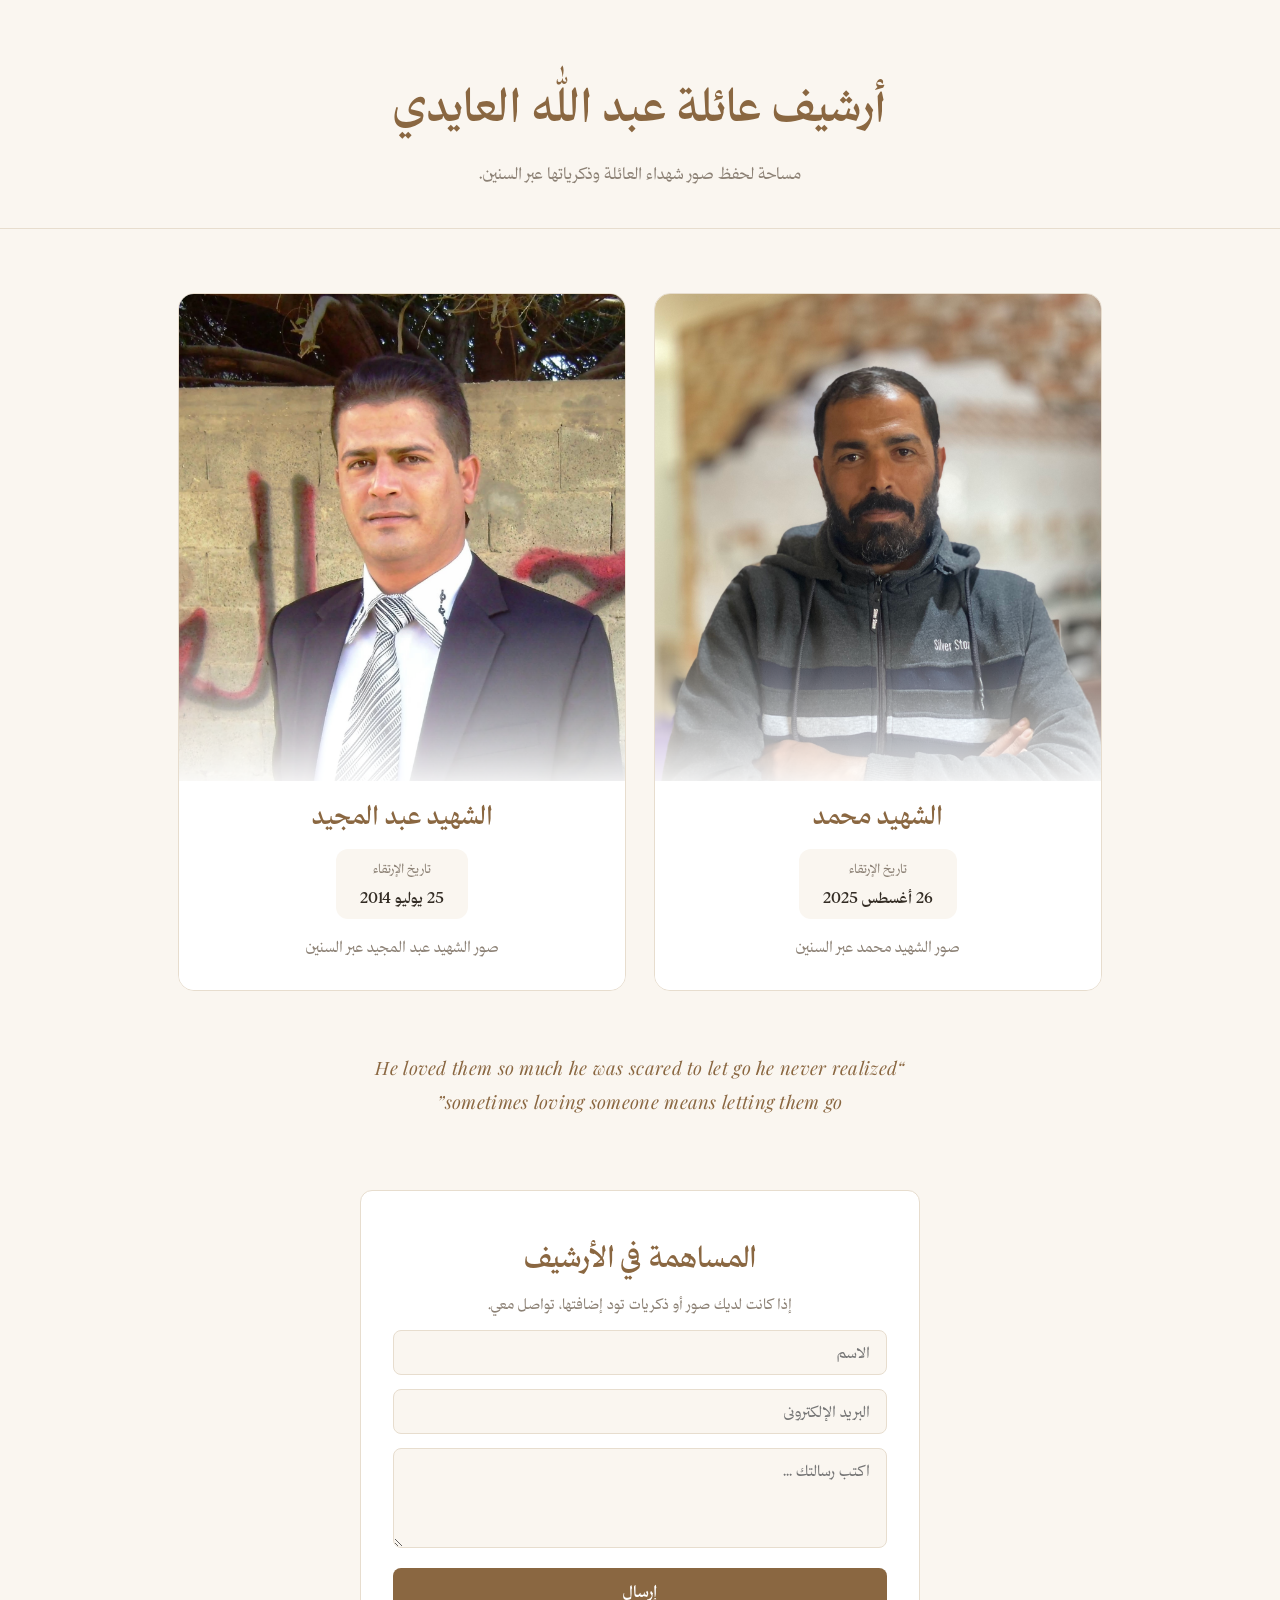
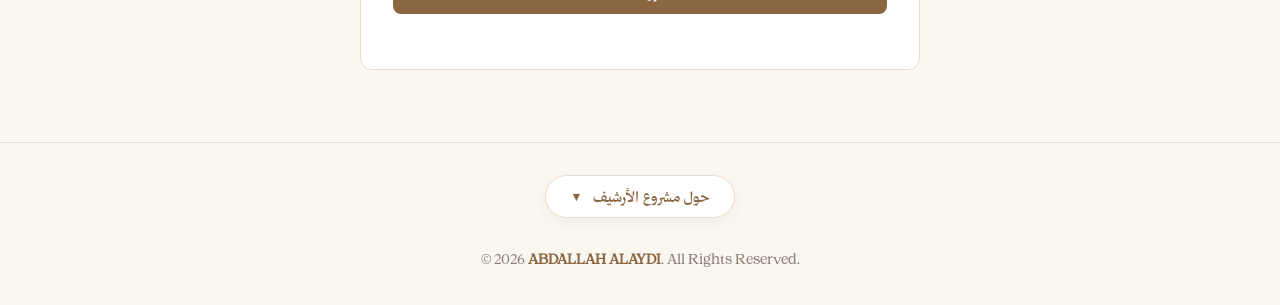
==== commit 0578d9ba: "Update index.html" ====
--- a/index.html
+++ b/index.html
@@ -73,7 +73,7 @@
   <link href="https://fonts.googleapis.com/css2?family=Playfair+Display:ital,wght@0,400;1,400&display=swap" rel="stylesheet">
 
   <!-- ==========================================
-       6. نظام الإشعارات (OneSignal) - النسخة الرسمية الصحيحة
+       6. نظام الإشعارات (OneSignal) - النسخة المصححة
        ========================================== -->
   <script src="https://cdn.onesignal.com/sdks/web/v16/OneSignalSDK.page.js" defer></script>
   <script>
@@ -83,17 +83,20 @@
         await OneSignal.init({
           appId: "8a8880b0-521b-42da-8b7f-6cc930a151ea",
           serviceWorkerPath: "sw.js",
+          serviceWorkerParam: { scope: "/" },
           notifyButton: { enable: false } 
         });
 
-        // 1. الأجهزة القديمة التي وافقت مسبقاً: إجبار OneSignal على تسجيلها في لوحة التحكم فوراً
-        if (Notification.permission === 'granted') {
+        // تم إضافة التأمين هنا لتجنب أي خطأ في هواتف أبل
+        if ('Notification' in window && Notification.permission === 'granted') {
           await OneSignal.User.PushSubscription.optIn();
         }
 
-        // 2. إظهار الشريط البيضاوي فقط لمن لم يتخذ قراراً بعد (الأجهزة الجديدة)
+        const nativePerm = ('Notification' in window) ? Notification.permission : 'default';
         const isDismissed = localStorage.getItem('hideArchiveNotifyPill') === 'true';
-        if (Notification.permission === 'default' && !isDismissed) {
+
+        // إظهار الشريط البيضاوي فقط لمن لم يتخذ قراراً بعد
+        if (nativePerm === 'default' && !isDismissed) {
           setTimeout(() => {
             const pill = document.getElementById('notify-pill-banner');
             if (pill) pill.classList.add('show');
@@ -148,7 +151,7 @@
   }
   body.splash-active { overflow: hidden; }
 
-  /* ---------- Splash Screen (للـ App فقط) ---------- */
+  /* ---------- Splash Screen ---------- */
   #splash-screen {
     display: none; position: fixed; top: 0; left: 0; right: 0; bottom: 0;
     width: 100%; height: 100%; background-color: var(--bg);
@@ -284,7 +287,176 @@
 
 <body>
 <script>
-  // 1. إخفاء شاشة التحميل بعد فتح التطبيق
+  if ((window.navigator.standalone === true || window.matchMedia('(display-mode: standalone)').matches) && !sessionStorage.getItem('splashShown')) {
+    document.body.classList.add('is-app', 'splash-active');
+    
+    // مؤقت إنقاذ إجباري: يخفي الشاشة البيضاء بعد ثانيتين ونصف مهما حدث! (يمنع تعليق الموقع)
+    setTimeout(function() {
+      const splash = document.getElementById("splash-screen");
+      if (splash && !splash.classList.contains("fade-out")) {
+        splash.classList.add("fade-out");
+        document.body.classList.remove("splash-active");
+        sessionStorage.setItem('splashShown', 'true');
+      }
+    }, 2500);
+  }
+</script>
+
+<!-- 1. شريط التحديث العلوي الذكي (PWA Update Banner) -->
+<div id="update-banner">
+  <span>يتوفر تحديث جديد للأرشيف!</span>
+  <button id="refresh-app-btn" type="button">تحديث الآن</button>
+</div>
+
+<!-- 2. الزر البيضاوي العريض لتفعيل الإشعارات (Notification Pill) -->
+<div id="notify-pill-banner" role="dialog" aria-label="تفعيل الإشعارات">
+  <div class="notify-pill-content">
+    <div class="notify-bell-circle" aria-hidden="true">
+      <svg viewBox="0 0 24 24">
+        <path d="M12 22c1.1 0 2-.9 2-2h-4c0 1.1.9 2 2 2zm6-6v-5c0-3.07-1.63-5.64-4.5-6.32V4c0-.83-.67-1.5-1.5-1.5s-1.5.67-1.5 1.5v.68C7.64 5.36 6 7.92 6 11v5l-2 2v1h16v-1l-2-2z"/>
+      </svg>
+    </div>
+    <span class="notify-pill-text">تلقي الإشعارات عند إضافة صور جديدة للأرشيف</span>
+  </div>
+  <div class="notify-pill-actions">
+    <button type="button" id="accept-notify-btn" class="btn-pill-accept">موافق</button>
+    <button type="button" id="reject-notify-btn" class="btn-pill-later">لاحقاً</button>
+  </div>
+</div>
+
+<!-- واجهة التحميل الافتتاحية (Splash Screen) -->
+<div id="splash-screen">
+  <div class="splash-center">
+    <img src="/android-chrome-512x512.png" onerror="this.onerror=null; this.src='/apple-touch-icon.png';" alt="أيقونة الأرشيف" class="splash-logo">
+  </div>
+  <div class="splash-footer">
+    <span class="splash-from">By</span>
+    <span class="splash-brand">ABDALLAH</span>
+  </div>
+</div>
+
+<header>
+  <div class="wrap">
+    <h1>أرشيف عائلة عبد الله العايدي</h1>
+    <p>مساحة لحفظ صور شهداء العائلة وذكرياتها عبر السنين.</p>
+  </div>
+</header>
+
+<main>
+  <div class="wrap">
+    <div class="grid">
+      <!-- بطاقة الشهيد محمد -->
+      <a class="entry" href="/mohammed">
+        <div class="entry-frame">
+          <img src="assets/img/mohammed/IMG_7032_Original.jpeg" alt="الشهيد محمد" width="800" height="1000" loading="lazy" decoding="async">
+        </div>
+        <div class="entry-info">
+          <h2 class="entry-name">الشهيد محمد</h2>
+          <div class="entry-meta">
+            <span class="meta-label">تاريخ الإرتقاء</span>
+            <span class="meta-value">26 أغسطس 2025</span>
+          </div>
+          <p class="entry-desc">صور الشهيد محمد عبر السنين</p>
+        </div>
+      </a>
+
+      <!-- بطاقة الشهيد عبد المجيد -->
+      <a class="entry" href="/abdulmajeed">
+        <div class="entry-frame">
+          <img src="assets/img/abdulmajeed/IMG_0782.jpeg" alt="الشهيد عبد المجيد" width="800" height="1000" loading="lazy" decoding="async">
+        </div>
+        <div class="entry-info">
+          <h2 class="entry-name">الشهيد عبد المجيد</h2>
+          <div class="entry-meta">
+            <span class="meta-label">تاريخ الإرتقاء</span>
+            <span class="meta-value">25 يوليو 2014</span>
+          </div>
+          <p class="entry-desc">صور الشهيد عبد المجيد عبر السنين</p>
+        </div>
+      </a>
+    </div>
+  </div>
+</main>
+
+<div class="quote-section">
+  <div class="wrap">
+    <div class="quote-box">
+      <p class="quote-text">
+        “He loved them so much he was scared to let go he never realized sometimes loving someone means letting them go”
+      </p>
+    </div>
+  </div>
+</div>
+
+<section class="contact-section" id="contribute-section">
+  <div class="wrap">
+    <div class="contact-box">
+      <h2>المساهمة في الأرشيف</h2>
+      <p>إذا كانت لديك صور أو ذكريات تود إضافتها، تواصل معي.</p>
+      <form id="my-contact-form" action="https://formspree.io/f/xaeywkdr" method="POST" class="contact-form">
+        <input type="text" id="contributor-name" name="name" class="form-control" placeholder="الاسم" required>
+        <input type="email" name="email" class="form-control" placeholder="البريد الإلكتروني" required>
+        <textarea name="message" class="form-control" placeholder="اكتب رسالتك ..." required></textarea>
+        <button type="submit" class="btn-submit">إرسال</button>
+      </form>
+      <p id="form-status" style="margin-top:15px; font-weight:500; text-align:center;"></p>
+    </div>
+  </div>
+</section>
+
+<footer>
+  <div class="footer-about-wrap">
+    <button type="button" class="about-toggle-btn" id="aboutToggleBtn" aria-expanded="false">
+      <span>حول مشروع الأرشيف </span>
+      <span class="about-toggle-icon">▼</span>
+    </button>
+    <div class="about-drawer" id="aboutDrawer">
+      <div class="about-drawer-inner">
+        <div class="about-card">
+          <div class="about-block">
+            <h3>فكرة الأرشيف</h3>
+            <p>أُنشئت هذه الصفحة بمبادرة فردية لترسيخ تاريخ العائلة وتوثيق سيرة وصور شهدائنا لتبقى ذكراهم حية عبر السنين. كما يُعد هذا الموقع مشروعاً تقنياً خاصاً وتطبيقاً عملياً لخبراتي في مجال البرمجة وتطوير الويب.</p>
+            <div class="about-badges">
+              <span class="about-badge">تاريخ التأسيس: اغسطس 2026</span>
+              <span class="about-badge">الموقع قيد التطوير والتحديث المستمر</span>
+            </div>
+          </div>
+          <div class="about-block">
+            <h3>المساهمة واقتراح التعديلات</h3>
+            <p>يمكنك دائماً اقتراح تعديلات لتحسين الموقع أو إرسال صور وذكريات إضافية للشهداء المعروضين عبر <a href="#contribute-section" class="inline-link" id="goToFormLink">نموذج المساهمة أعلاه</a>.</p>
+          </div>
+          <div class="about-block">
+            <h3>طريقة تثبيت الأرشيف كتطبيق على الواجهة الرئيسية</h3>
+            <p>لتصفح الأرشيف بسهولة وفي أي وقت كأنه تطبيق مستقل على هاتفك، اتبع الخطوات حسب نوع جهازك:</p>
+            <div class="app-installed-note">✓ أنت تتصفح الأرشيف حالياً من خلال التطبيق المثبّت على جهازك.</div>
+            <div class="install-grid">
+              <div class="install-os-card">
+                <div class="install-os-title"><span>أجهزة الآيفون (iPhone)</span><span class="install-os-tag">متصفح Safari</span></div>
+                <ol class="install-list">
+                  <li><span class="step-num">1</span>افتح الموقع باستخدام متصفح <strong>Safari</strong>.</li>
+                  <li><span class="step-num">2</span>اضغط على أيقونة <strong>المشاركة (Share)</strong> في الشريط السفلي.</li>
+                  <li><span class="step-num">3</span>مرر للأسفل واختر <strong>"إضافة إلى الصفحة الرئيسية"</strong> ثم اضغط إضافة.</li>
+                </ol>
+              </div>
+              <div class="install-os-card">
+                <div class="install-os-title"><span>أجهزة الأندرويد (Android)</span><span class="install-os-tag">متصفح Chrome</span></div>
+                <ol class="install-list">
+                  <li><span class="step-num">1</span>افتح الموقع باستخدام متصفح <strong>Chrome</strong>.</li>
+                  <li><span class="step-num">2</span>اضغط على رمز <strong>النقاط الثلاث (⋮)</strong> في أعلى الزاوية.</li>
+                  <li><span class="step-num">3</span>اختر <strong>"تثبيت التطبيق"</strong> أو <strong>"الإضافة إلى الشاشة"</strong>.</li>
+                </ol>
+              </div>
+            </div>
+          </div>
+        </div>
+      </div>
+    </div>
+  </div>
+  <span style="direction: ltr; display: inline-block;">© 2026 <a href="https://abdallahalaydi.com" target="_blank">ABDALLAH ALAYDI</a>. All Rights Reserved.</span>
+</footer>
+
+<script>
+  // 1. إخفاء شاشة التحميل الافتتاحية
   window.addEventListener("load", function() {
     if (document.body.classList.contains("is-app")) {
       const splash = document.getElementById("splash-screen");
@@ -292,11 +464,11 @@
         splash.classList.add("fade-out");
         document.body.classList.remove("splash-active");
         sessionStorage.setItem('splashShown', 'true');
-      }, 1200);
+      }, 1000);
     }
   });
 
-  // 2. التحكم بالزر البيضاوي للإشعارات (الطريقة الصحيحة 100% بدون تأخير)
+  // 2. التحكم بالزر البيضاوي للإشعارات (مضمون ومتوافق 100% مع أبل وأندرويد)
   const notifyPill = document.getElementById("notify-pill-banner");
   const acceptNotifyBtn = document.getElementById("accept-notify-btn");
   const rejectNotifyBtn = document.getElementById("reject-notify-btn");
@@ -307,13 +479,20 @@
     localStorage.setItem('hideArchiveNotifyPill', 'true');
     
     try {
-      // السر هنا: المناداة المباشرة لمكتبة OneSignal في نفس لحظة الضغط
-      // لكي يتم طلب الإذن وتسجيل الجهاز في لوحة التحكم بشكل صحيح
-      if (window.OneSignal && window.OneSignal.Notifications) {
-        await window.OneSignal.Notifications.requestPermission();
+      if ('Notification' in window) {
+        // نطلب الإذن مباشرة من المتصفح ليتوافق مع صرامة أجهزة أبل
+        const permission = await window.Notification.requestPermission();
+        
+        if (permission === 'granted') {
+          // بمجرد الموافقة، نخبر OneSignal بتسجيل الجهاز فوراً بالسيرفر
+          window.OneSignalDeferred = window.OneSignalDeferred || [];
+          window.OneSignalDeferred.push(async function(OneSignal) {
+            await OneSignal.User.PushSubscription.optIn();
+          });
+        }
       }
     } catch (err) {
-      console.error("OneSignal Permission error:", err);
+      console.warn("Permission error:", err);
     }
   });
 
@@ -334,9 +513,7 @@
   });
 
   goToFormLink.addEventListener("click", function() {
-    setTimeout(function() {
-      document.getElementById("contributor-name")?.focus();
-    }, 500);
+    setTimeout(function() { document.getElementById("contributor-name")?.focus(); }, 500);
   });
 
   // 4. كود نموذج التواصل
@@ -368,7 +545,7 @@
     setTimeout(() => { status.innerHTML = ""; }, 5000);
   });
 
-  // 5. نظام التحديث الذكي 
+  // 5. نظام التحديث الذكي (ينظف الكاش بأمان دون التسبب بأي شاشة بيضاء)
   let swRegistration = null;
   let newWorker = null;
   const updateBanner = document.getElementById('update-banner');
@@ -411,7 +588,6 @@
         const workerToActivate = (swRegistration && swRegistration.waiting) ? swRegistration.waiting : newWorker;
         if (workerToActivate) {
           workerToActivate.postMessage({ action: 'skipWaiting' });
-          workerToActivate.postMessage('skipWaiting');
         }
         if ('caches' in window) {
           const cacheNames = await caches.keys();
@@ -420,10 +596,10 @@
       } catch (e) {
         console.warn('Cache update note:', e);
       }
-      setTimeout(() => { window.location.reload(); }, 250);
+      
+      setTimeout(() => { window.location.reload(true); }, 500);
     });
   }
 </script>
-
 </body>
 </html>
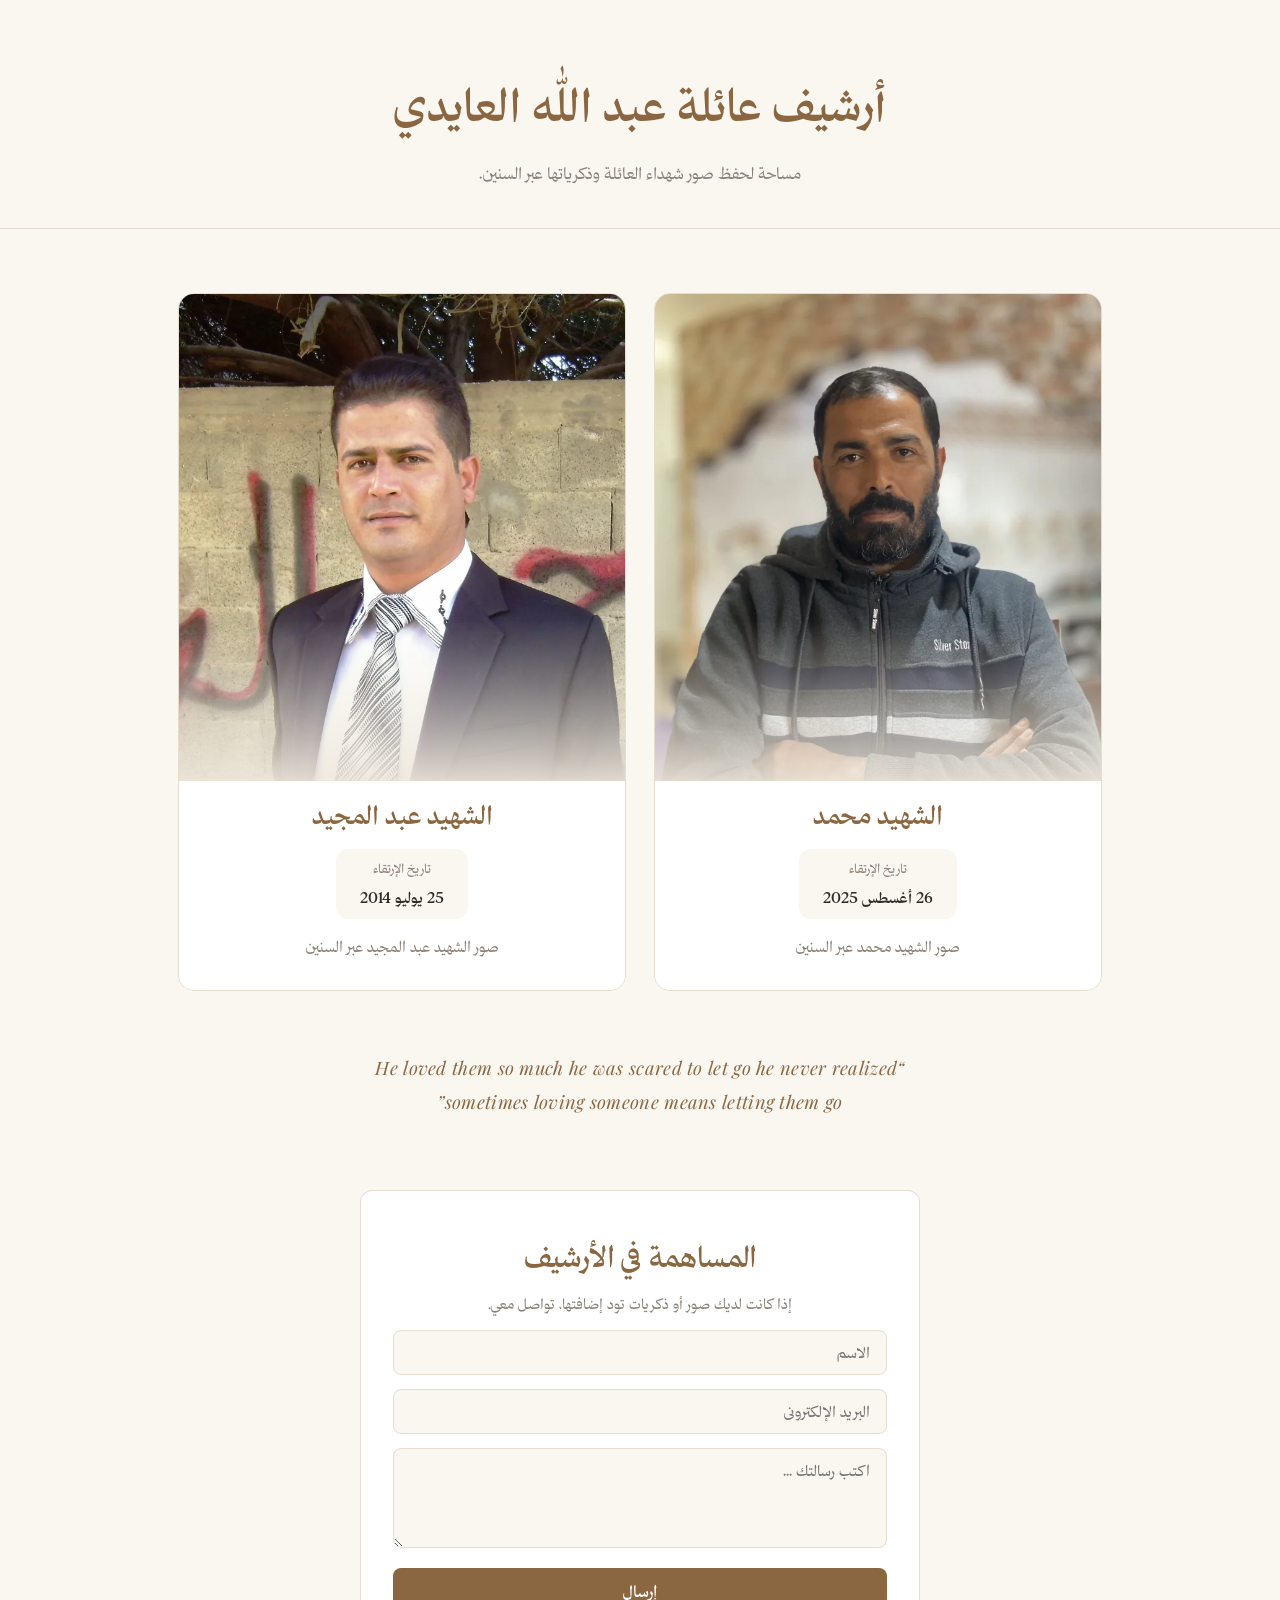
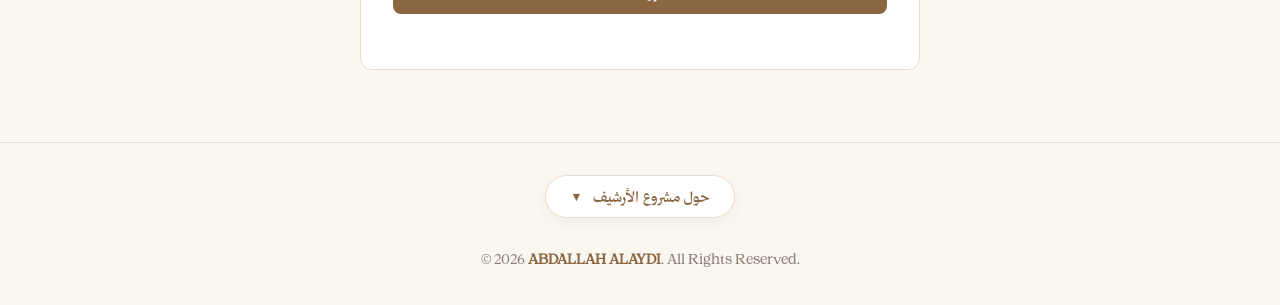
==== commit 42b4a618: "v2: WebP optimization, organized CSS/JS, skeleton and upgraded lightbox" ====
--- a/index.html
+++ b/index.html
@@ -4,9 +4,7 @@
   <meta charset="UTF-8">
   <meta name="viewport" content="width=device-width, initial-scale=1.0">
 
-  <!-- ==========================================
-       1. الإعدادات الأساسية ومحركات البحث (SEO)
-       ========================================== -->
+  <!-- 1. الإعدادات الأساسية ومحركات البحث (SEO) -->
   <title>أرشيف عائلة عبد الله العايدي</title>
   <meta name="description" content="أرشيف صور شهداء عائلة عبد الله العايدي، محفوظة ومرتبة عبر السنين.">
   <meta name="author" content="Abdallah Alaydi">
@@ -28,9 +26,7 @@
   }
   </script>
 
-  <!-- ==========================================
-       2. الهوية البصرية والمتصفحات (Favicon & Manifest)
-       ========================================== -->
+  <!-- 2. الهوية البصرية والمتصفحات (Favicon & Manifest) -->
   <link rel="manifest" href="/manifest.json">
   <link rel="icon" type="image/x-icon" href="/favicon.ico">
   <link rel="icon" type="image/png" sizes="32x32" href="/favicon-32x32.png">
@@ -41,9 +37,7 @@
   <meta name="apple-mobile-web-app-status-bar-style" content="default">
   <meta name="theme-color" content="#FAF6F0">
 
-  <!-- ==========================================
-       3. المشاركة على وسائل التواصل (Open Graph)
-       ========================================== -->
+  <!-- 3. المشاركة على وسائل التواصل (Open Graph) -->
   <meta property="og:type" content="website">
   <meta property="og:url" content="https://archive.abdallahalaydi.com/">
   <meta property="og:title" content="أرشيف عائلة عبد الله العايدي">
@@ -56,25 +50,22 @@
   <meta property="og:image:alt" content="أرشيف عائلة عبد الله العايدي">
   <meta property="og:site_name" content="أرشيف عائلة العايدي">
 
-  <!-- ==========================================
-       4. المشاركة على تويتر / X
-       ========================================== -->
+  <!-- 4. المشاركة على تويتر / X -->
   <meta name="twitter:card" content="summary_large_image">
   <meta name="twitter:title" content="أرشيف عائلة عبد الله العايدي">
   <meta name="twitter:description" content="مساحة لحفظ صور العائلة وذكرياتها عبر السنين.">
   <meta name="twitter:image" content="https://archive.abdallahalaydi.com/assets/img/Family-Archive.png">
   <meta name="twitter:image:alt" content="أرشيف عائلة عبد الله العايدي">
 
-  <!-- ==========================================
-       5. الأداء (Performance & Fonts)
-       ========================================== -->
+  <!-- 5. الخطوط والتنسيقات المنظمة -->
   <link rel="preconnect" href="https://fonts.googleapis.com">
   <link rel="preconnect" href="https://fonts.gstatic.com" crossorigin>
   <link href="https://fonts.googleapis.com/css2?family=Playfair+Display:ital,wght@0,400;1,400&display=swap" rel="stylesheet">
 
-  <!-- ==========================================
-       6. نظام الإشعارات (OneSignal) - النسخة المصححة
-       ========================================== -->
+  <link rel="stylesheet" href="assets/css/tokens.css">
+  <link rel="stylesheet" href="assets/css/home.css">
+
+  <!-- 6. نظام الإشعارات (OneSignal) -->
   <script src="https://cdn.onesignal.com/sdks/web/v16/OneSignalSDK.page.js" defer></script>
   <script>
     window.OneSignalDeferred = window.OneSignalDeferred || [];
@@ -84,221 +75,35 @@
           appId: "8a8880b0-521b-42da-8b7f-6cc930a151ea",
           serviceWorkerPath: "sw.js",
           serviceWorkerParam: { scope: "/" },
-          notifyButton: { enable: false } 
+          notifyButton: { enable: false }
         });
 
-        // تم إضافة التأمين هنا لتجنب أي خطأ في هواتف أبل
-        if ('Notification' in window && Notification.permission === 'granted') {
+        if ('Notification' in window && Notification.permission === 'granted' && !OneSignal.User.PushSubscription.optedIn) {
           await OneSignal.User.PushSubscription.optIn();
         }
 
-        const nativePerm = ('Notification' in window) ? Notification.permission : 'default';
-        const isDismissed = localStorage.getItem('hideArchiveNotifyPill') === 'true';
-
-        // إظهار الشريط البيضاوي فقط لمن لم يتخذ قراراً بعد
-        if (nativePerm === 'default' && !isDismissed) {
+        const isRegisteredOnServer = Boolean(OneSignal.User.PushSubscription.optedIn && OneSignal.User.PushSubscription.token);
+        const isDismissed = localStorage.getItem('hideArchivePill_v2') === 'true';
+        const isDenied = ('Notification' in window && Notification.permission === 'denied');
+
+        if (!isRegisteredOnServer && !isDenied && !isDismissed) {
           setTimeout(() => {
             const pill = document.getElementById('notify-pill-banner');
             if (pill) pill.classList.add('show');
-          }, 2000);
+          }, 1500);
         }
       } catch (e) {
         console.warn("OneSignal Init Note:", e);
       }
     });
   </script>
-
-<style>
-  @font-face {
-    font-family: 'Thamania Text';
-    src: url('assets/fonts/thmanyahseriftext-Regular.woff2') format('woff2');
-    font-weight: 400;
-    font-style: normal;
-    font-display: swap;
-  }
-
-  @font-face {
-    font-family: 'Thamania Sans';
-    src: url('assets/fonts/thmanyahseriftext-Medium.woff2') format('woff2');
-    font-weight: 700;
-    font-style: normal;
-    font-display: swap;
-  }
-
-  :root{
-    --bg:#FAF6F0;
-    --card:#FFFFFF;
-    --ink:#332C24;
-    --sand:#A9825F;
-    --sand-deep:#8A6741;
-    --mist:#8C8175;
-    --line:#E7DDCE;
-  }
-
-  html { scroll-behavior: smooth; }
-  ::selection { background-color: var(--sand); color: #FFFFFF; }
-  ::-webkit-scrollbar { width: 8px; }
-  ::-webkit-scrollbar-track { background: var(--bg); }
-  ::-webkit-scrollbar-thumb { background: var(--mist); border-radius: 4px; }
-  ::-webkit-scrollbar-thumb:hover { background: var(--sand-deep); }
-
-  *{ box-sizing:border-box; margin:0; padding:0; }
-
-  body{
-    background:var(--bg); color:var(--ink);
-    font-family:'Thamania Text', serif; font-weight:400; line-height:1.8;
-    -webkit-font-smoothing:antialiased;
-  }
-  body.splash-active { overflow: hidden; }
-
-  /* ---------- Splash Screen ---------- */
-  #splash-screen {
-    display: none; position: fixed; top: 0; left: 0; right: 0; bottom: 0;
-    width: 100%; height: 100%; background-color: var(--bg);
-    flex-direction: column; justify-content: center; align-items: center;
-    z-index: 99999; transition: opacity 0.6s ease, visibility 0.6s ease;
-  }
-  body.is-app #splash-screen { display: flex; }
-  #splash-screen.fade-out { opacity: 0; visibility: hidden; pointer-events: none; }
-  .splash-center { display: flex; flex-direction: column; align-items: center; justify-content: center; }
-  .splash-logo {
-    width: 105px; height: 105px; border-radius: 24px; object-fit: contain;
-    box-shadow: 0 10px 30px rgba(138, 103, 65, 0.12); border: 1px solid var(--line);
-    animation: splashPulse 1.8s infinite ease-in-out;
-  }
-  .splash-footer { position: absolute; bottom: 42px; display: flex; flex-direction: column; align-items: center; direction: ltr; text-align: center; }
-  .splash-from { font-family: -apple-system, sans-serif; font-size: 0.8rem; color: var(--mist); margin-bottom: 4px; }
-  .splash-brand { font-family: -apple-system, sans-serif; font-size: 1rem; font-weight: 600; color: var(--ink); letter-spacing: 0.35em; padding-left: 0.35em; text-transform: uppercase; }
-
-  @keyframes splashPulse { 0%, 100% { transform: scale(1); } 50% { transform: scale(1.04); } }
-
-  /* ---------- 1. الشريط العلوي للتحديث ---------- */
-  #update-banner {
-    position: fixed; top: -100px; left: 0; width: 100%; background-color: var(--sand-deep);
-    color: #FFFFFF; text-align: center; padding: 12px 20px; font-family: 'Thamania Sans', sans-serif;
-    font-size: 0.95rem; box-shadow: 0 4px 15px rgba(0,0,0,0.2); z-index: 100001;
-    transition: top 0.4s cubic-bezier(0.16, 1, 0.3, 1); display: flex; justify-content: center; align-items: center; gap: 12px;
-  }
-  #update-banner.show { top: 0; }
-  #update-banner button { background-color: #FFFFFF; color: var(--ink); border: none; border-radius: 20px; padding: 6px 18px; font-family: 'Thamania Sans', sans-serif; font-size: 0.85rem; cursor: pointer; font-weight: 700; transition: transform 0.2s ease; }
-  #update-banner button:hover { transform: scale(1.05); }
-
-  /* ---------- 2. الزر البيضاوي العريض لتفعيل الإشعارات (Notification Pill) ---------- */
-  #notify-pill-banner {
-    position: fixed; bottom: -120px; left: 50%; transform: translateX(-50%); width: calc(100% - 32px);
-    max-width: 520px; background-color: var(--ink); color: #FFFFFF; border: 1px solid rgba(169, 130, 95, 0.45);
-    border-radius: 999px; padding: 10px 14px 10px 16px; box-shadow: 0 14px 35px rgba(51, 44, 36, 0.28);
-    z-index: 100000; display: flex; align-items: center; justify-content: space-between; gap: 12px;
-    transition: bottom 0.45s cubic-bezier(0.16, 1, 0.3, 1), opacity 0.35s ease; opacity: 0; pointer-events: none;
-  }
-  #notify-pill-banner.show { bottom: 22px; opacity: 1; pointer-events: auto; }
-  .notify-pill-content { display: flex; align-items: center; gap: 10px; flex: 1; min-width: 0; }
-  .notify-bell-circle { width: 36px; height: 36px; border-radius: 50%; background: rgba(169, 130, 95, 0.2); color: #E7DDCE; display: flex; align-items: center; justify-content: center; flex-shrink: 0; }
-  .notify-bell-circle svg { width: 18px; height: 18px; fill: currentColor; animation: bellRing 2.5s infinite ease-in-out; }
-  @keyframes bellRing { 0%, 100% { transform: rotate(0); } 10%, 30% { transform: rotate(12deg); } 20%, 40% { transform: rotate(-12deg); } 50% { transform: rotate(0); } }
-  .notify-pill-text { font-family: 'Thamania Sans', sans-serif; font-size: 0.86rem; color: #FAF6F0; line-height: 1.4; text-align: right; }
-  .notify-pill-actions { display: flex; align-items: center; gap: 6px; flex-shrink: 0; }
-  .btn-pill-accept { background-color: var(--sand); color: #FFFFFF; border: none; border-radius: 999px; padding: 7px 16px; font-family: 'Thamania Sans', sans-serif; font-size: 0.82rem; font-weight: 700; cursor: pointer; transition: background-color 0.2s ease, transform 0.2s ease; }
-  .btn-pill-accept:hover { background-color: var(--sand-deep); transform: scale(1.03); }
-  .btn-pill-later { background: transparent; color: #C2B8AD; border: 1px solid rgba(255, 255, 255, 0.2); border-radius: 999px; padding: 7px 12px; font-family: 'Thamania Sans', sans-serif; font-size: 0.78rem; cursor: pointer; transition: color 0.2s ease, border-color 0.2s ease; }
-  .btn-pill-later:hover { color: #FFFFFF; border-color: rgba(255, 255, 255, 0.5); }
-  @media (max-width: 480px) {
-    #notify-pill-banner { padding: 8px 10px 8px 12px; gap: 8px; }
-    .notify-pill-text { font-size: 0.78rem; }
-    .btn-pill-accept { padding: 6px 13px; font-size: 0.78rem; }
-    .btn-pill-later { padding: 6px 10px; font-size: 0.74rem; }
-  }
-
-  /* تنسيقات عامة */
-  a{ color:inherit; text-decoration:none; }
-  h1, h2, h3, h4, h5, h6, .entry-name{ font-family:'Thamania Sans', sans-serif; font-weight:700; }
-  :focus-visible{ outline:2px solid var(--sand-deep); outline-offset:3px; border-radius:2px; }
-  .wrap{ max-width:980px; margin:0 auto; padding:0 28px; }
-  @media (max-width:600px){ .wrap{ padding:0 20px; } }
-
-  header{ padding:64px 0 40px; text-align:center; border-bottom:1px solid var(--line); }
-  header h1{ font-size:clamp(2rem, 5vw, 2.8rem); color:var(--sand-deep); margin-bottom:14px; }
-  header p{ color:var(--mist); font-size:1.02rem; max-width:38ch; margin:0 auto; }
-
-  main{ padding:64px 0 30px; }
-  .grid{ display:grid; grid-template-columns:repeat(auto-fit, minmax(280px, 1fr)); gap:28px; }
-  .entry{ background:#FFFFFF; border:1px solid var(--line); border-radius:16px; overflow:hidden; transition:box-shadow 0.3s ease, transform 0.3s ease; display:flex; flex-direction:column; text-align:center; }
-  .entry:hover{ box-shadow:0 15px 35px rgba(138,103,65,0.12); transform:translateY(-4px); }
-  .entry-frame{ position:relative; aspect-ratio:4/4.5; background:#FFFFFF; overflow:hidden; }
-  .entry-frame img{ width:100%; height:100%; object-fit:cover; transition:transform 0.5s ease; -webkit-mask-image: linear-gradient(to bottom, rgba(0,0,0,1) 65%, rgba(0,0,0,0) 100%); mask-image: linear-gradient(to bottom, rgba(0,0,0,1) 65%, rgba(0,0,0,0) 100%); }
-  .entry:hover .entry-frame img{ transform:scale(1.05); }
-  .entry-info{ padding:10px 22px 30px; position:relative; z-index:2; background:#FFFFFF; margin-top:-15px; }
-  .entry-name{ font-size:1.6rem; color:var(--sand-deep); margin-bottom:12px; }
-  .entry-meta{ display:inline-flex; flex-direction:column; align-items:center; background:var(--bg); padding:8px 24px; border-radius:12px; margin-bottom:16px; }
-  .meta-label{ font-size:0.8rem; color:var(--mist); margin-bottom:4px; }
-  .meta-value{ font-family:'Thamania Sans', sans-serif; font-weight:700; color:var(--ink); font-size:0.95rem; }
-  .entry-desc{ color:var(--mist); font-size:0.95rem; line-height:1.6; }
-
-  .quote-section{ padding:30px 0 50px; text-align:center; }
-  .quote-box{ max-width:650px; margin:0 auto; padding:0 20px; }
-  .quote-text{ font-family:'Playfair Display', serif; font-style:italic; font-size:1.15rem; color:var(--sand-deep); line-height:1.9; letter-spacing:0.3px; }
-
-  .contact-section{ padding:20px 0 72px; }
-  .contact-box{ background:var(--card); border:1px solid var(--line); border-radius:12px; padding:40px 32px; max-width:560px; margin:0 auto; text-align:center; }
-  .contact-box h2{ font-size:1.8rem; color:var(--sand-deep); margin-bottom:8px; }
-  .contact-box p{ color:var(--mist); font-size:0.92rem; margin-bottom:12px; }
-  .contact-form{ display:flex; flex-direction:column; gap:14px; text-align:right; }
-  .form-control{ width:100%; padding:12px 16px; border:1px solid var(--line); border-radius:8px; background:var(--bg); color:var(--ink); font-family:'Thamania Text', serif; font-size:0.95rem; transition:border-color 0.2s ease, box-shadow 0.2s ease; }
-  .form-control:focus{ outline:none; border-color:var(--sand-deep); box-shadow:0 0 0 3px rgba(138,103,65,0.12); }
-  textarea.form-control{ resize:vertical; min-height:100px; }
-  .btn-submit{ background:var(--sand-deep); color:#FFFFFF; border:none; border-radius:8px; padding:13px; font-family:'Thamania Sans', sans-serif; font-size:1rem; font-weight:700; cursor:pointer; transition:background-color 0.2s ease, transform 0.2s ease; margin-top:6px; }
-  .btn-submit:hover{ background:var(--ink); transform:translateY(-1px); }
-
-  .footer-about-wrap { max-width: 720px; margin: 0 auto 26px; padding: 0 20px; }
-  .about-toggle-btn { background: var(--card); color: var(--sand-deep); border: 1px solid var(--line); padding: 11px 24px; border-radius: 30px; font-family: 'Thamania Sans', sans-serif; font-size: 0.93rem; font-weight: 700; cursor: pointer; display: inline-flex; align-items: center; gap: 10px; transition: all 0.25s ease; box-shadow: 0 4px 12px rgba(138, 103, 65, 0.06); }
-  .about-toggle-btn:hover { border-color: var(--sand); transform: translateY(-1px); box-shadow: 0 6px 16px rgba(138, 103, 65, 0.12); }
-  .about-toggle-icon { display: inline-block; transition: transform 0.3s ease; font-size: 0.78rem; }
-  .about-toggle-btn.active .about-toggle-icon { transform: rotate(180deg); }
-  .about-drawer { display: grid; grid-template-rows: 0fr; transition: grid-template-rows 0.4s ease, opacity 0.35s ease, margin-top 0.35s ease; opacity: 0; margin-top: 0; }
-  .about-drawer.open { grid-template-rows: 1fr; opacity: 1; margin-top: 18px; }
-  .about-drawer-inner { overflow: hidden; }
-  .about-card { background: var(--card); border: 1px solid var(--line); border-radius: 16px; padding: 28px 26px; text-align: right; box-shadow: 0 12px 32px rgba(138, 103, 65, 0.08); }
-  .about-block { margin-bottom: 22px; padding-bottom: 20px; border-bottom: 1px dashed var(--line); }
-  .about-block:last-child { margin-bottom: 0; padding-bottom: 0; border-bottom: none; }
-  .about-block h3 { font-size: 1.12rem; color: var(--sand-deep); margin-bottom: 8px; }
-  .about-block p { font-size: 0.93rem; color: var(--ink); line-height: 1.85; }
-  .about-badges { display: flex; flex-wrap: wrap; gap: 8px; margin-top: 12px; }
-  .about-badge { display: inline-block; background: var(--bg); color: var(--sand-deep); border: 1px solid var(--line); padding: 4px 13px; border-radius: 20px; font-size: 0.8rem; font-family: 'Thamania Sans', sans-serif; }
-  .inline-link { color: var(--sand-deep); font-family: 'Thamania Sans', sans-serif; text-decoration: underline; text-underline-offset: 3px; cursor: pointer; }
-  .inline-link:hover { color: var(--ink); }
-
-  .install-grid { display: grid; grid-template-columns: repeat(auto-fit, minmax(240px, 1fr)); gap: 14px; margin-top: 14px; }
-  .install-os-card { background: var(--bg); border: 1px solid var(--line); border-radius: 12px; padding: 16px 18px; }
-  .install-os-title { font-family: 'Thamania Sans', sans-serif; font-size: 0.98rem; color: var(--sand-deep); margin-bottom: 10px; padding-bottom: 6px; border-bottom: 1px solid var(--line); display: flex; align-items: center; justify-content: space-between; }
-  .install-os-tag { font-size: 0.75rem; color: var(--mist); font-weight: 400; }
-  .install-list { list-style: none; padding: 0; margin: 0; }
-  .install-list li { font-size: 0.87rem; color: var(--ink); line-height: 1.7; margin-bottom: 8px; position: relative; padding-right: 22px; }
-  .install-list li:last-child { margin-bottom: 0; }
-  .step-num { position: absolute; right: 0; top: 3px; width: 17px; height: 17px; background: var(--sand-deep); color: #FFFFFF; border-radius: 50%; font-family: 'Thamania Sans', sans-serif; font-size: 0.7rem; display: inline-flex; align-items: center; justify-content: center; }
-  .app-installed-note { display: none; background: var(--bg); border: 1px solid var(--sand); color: var(--sand-deep); padding: 10px 14px; border-radius: 10px; font-family: 'Thamania Sans', sans-serif; font-size: 0.85rem; margin-top: 10px; text-align: center; }
-  body.is-app .app-installed-note { display: block; }
-
-  footer{ padding:32px 0; text-align:center; border-top:1px solid var(--line); }
-  footer > span{ color:var(--mist); font-size:0.85rem; display:inline-block; }
-  footer > span a { color: var(--sand-deep); font-weight: 700; transition: color 0.2s ease; }
-  footer > span a:hover { color: var(--ink); text-decoration: underline; }
-</style>
 </head>
 
 <body>
 <script>
   if ((window.navigator.standalone === true || window.matchMedia('(display-mode: standalone)').matches) && !sessionStorage.getItem('splashShown')) {
-    document.body.classList.add('is-app', 'splash-active');
-    
-    // مؤقت إنقاذ إجباري: يخفي الشاشة البيضاء بعد ثانيتين ونصف مهما حدث! (يمنع تعليق الموقع)
-    setTimeout(function() {
-      const splash = document.getElementById("splash-screen");
-      if (splash && !splash.classList.contains("fade-out")) {
-        splash.classList.add("fade-out");
-        document.body.classList.remove("splash-active");
-        sessionStorage.setItem('splashShown', 'true');
-      }
-    }, 2500);
+    document.body.classList.add('is-app');
+    sessionStorage.setItem('splashShown', 'true');
   }
 </script>
 
@@ -316,9 +121,9 @@
         <path d="M12 22c1.1 0 2-.9 2-2h-4c0 1.1.9 2 2 2zm6-6v-5c0-3.07-1.63-5.64-4.5-6.32V4c0-.83-.67-1.5-1.5-1.5s-1.5.67-1.5 1.5v.68C7.64 5.36 6 7.92 6 11v5l-2 2v1h16v-1l-2-2z"/>
       </svg>
     </div>
-    <span class="notify-pill-text">تلقي الإشعارات عند إضافة صور جديدة للأرشيف</span>
-  </div>
-  <div class="notify-pill-actions">
+    <span class="notify-pill-text" id="notify-pill-text">تلقي الإشعارات عند إضافة صور جديدة للأرشيف</span>
+  </div>
+  <div class="notify-pill-actions" id="notify-pill-actions">
     <button type="button" id="accept-notify-btn" class="btn-pill-accept">موافق</button>
     <button type="button" id="reject-notify-btn" class="btn-pill-later">لاحقاً</button>
   </div>
@@ -346,9 +151,9 @@
   <div class="wrap">
     <div class="grid">
       <!-- بطاقة الشهيد محمد -->
-      <a class="entry" href="/mohammed">
+      <a class="entry" href="/mohammed/">
         <div class="entry-frame">
-          <img src="assets/img/mohammed/IMG_7032_Original.jpeg" alt="الشهيد محمد" width="800" height="1000" loading="lazy" decoding="async">
+          <img src="assets/img/optimized/covers/mohammed_cover.webp" alt="الشهيد محمد" width="800" height="900" fetchpriority="high" decoding="async">
         </div>
         <div class="entry-info">
           <h2 class="entry-name">الشهيد محمد</h2>
@@ -361,9 +166,9 @@
       </a>
 
       <!-- بطاقة الشهيد عبد المجيد -->
-      <a class="entry" href="/abdulmajeed">
+      <a class="entry" href="/abdulmajeed/">
         <div class="entry-frame">
-          <img src="assets/img/abdulmajeed/IMG_0782.jpeg" alt="الشهيد عبد المجيد" width="800" height="1000" loading="lazy" decoding="async">
+          <img src="assets/img/optimized/covers/abdulmajeed_cover.webp" alt="الشهيد عبد المجيد" width="800" height="900" fetchpriority="high" decoding="async">
         </div>
         <div class="entry-info">
           <h2 class="entry-name">الشهيد عبد المجيد</h2>
@@ -423,7 +228,7 @@
           </div>
           <div class="about-block">
             <h3>المساهمة واقتراح التعديلات</h3>
-            <p>يمكنك دائماً اقتراح تعديلات لتحسين الموقع أو إرسال صور وذكريات إضافية للشهداء المعروضين عبر <a href="#contribute-section" class="inline-link" id="goToFormLink">نموذج المساهمة أعلاه</a>.</p>
+            <p>يمكنك دائماً اقتراح تعديلات لتحسين الموقع أو إرسال صور وذكريات إضافية للشهداء المعروضين (<strong>الشهيد محمد</strong> و<strong>الشهيد عبد المجيد</strong>) عبر <a href="#contribute-section" class="inline-link" id="goToFormLink">نموذج المساهمة أعلاه</a>.</p>
           </div>
           <div class="about-block">
             <h3>طريقة تثبيت الأرشيف كتطبيق على الواجهة الرئيسية</h3>
@@ -434,16 +239,16 @@
                 <div class="install-os-title"><span>أجهزة الآيفون (iPhone)</span><span class="install-os-tag">متصفح Safari</span></div>
                 <ol class="install-list">
                   <li><span class="step-num">1</span>افتح الموقع باستخدام متصفح <strong>Safari</strong>.</li>
-                  <li><span class="step-num">2</span>اضغط على أيقونة <strong>المشاركة (Share)</strong> في الشريط السفلي.</li>
-                  <li><span class="step-num">3</span>مرر للأسفل واختر <strong>"إضافة إلى الصفحة الرئيسية"</strong> ثم اضغط إضافة.</li>
+                  <li><span class="step-num">2</span>اضغط على أيقونة <strong>المشاركة (Share)</strong> في الشريط السفلي (المربع الذي يخرج منه سهم للأعلى).</li>
+                  <li><span class="step-num">3</span>مرر للأسفل واختر <strong>"إضافة إلى الصفحة الرئيسية" (Add to Home Screen)</strong> ثم اضغط <strong>إضافة (Add)</strong>.</li>
                 </ol>
               </div>
               <div class="install-os-card">
                 <div class="install-os-title"><span>أجهزة الأندرويد (Android)</span><span class="install-os-tag">متصفح Chrome</span></div>
                 <ol class="install-list">
-                  <li><span class="step-num">1</span>افتح الموقع باستخدام متصفح <strong>Chrome</strong>.</li>
-                  <li><span class="step-num">2</span>اضغط على رمز <strong>النقاط الثلاث (⋮)</strong> في أعلى الزاوية.</li>
-                  <li><span class="step-num">3</span>اختر <strong>"تثبيت التطبيق"</strong> أو <strong>"الإضافة إلى الشاشة"</strong>.</li>
+                  <li><span class="step-num">1</span>افتح الموقع باستخدام متصفح <strong>Google Chrome</strong>.</li>
+                  <li><span class="step-num">2</span>اضغط على رمز <strong>النقاط الثلاث (⋮)</strong> في أعلى زاوية المتصفح.</li>
+                  <li><span class="step-num">3</span>اختر <strong>"تثبيت التطبيق" (Install app)</strong> أو <strong>"الإضافة إلى الشاشة الرئيسية" (Add to Home screen)</strong> ثم أكد التثبيت.</li>
                 </ol>
               </div>
             </div>
@@ -452,154 +257,9 @@
       </div>
     </div>
   </div>
-  <span style="direction: ltr; display: inline-block;">© 2026 <a href="https://abdallahalaydi.com" target="_blank">ABDALLAH ALAYDI</a>. All Rights Reserved.</span>
+  <span style="direction: ltr; display: inline-block;">© 2026 <a href="https://abdallahalaydi.com" target="_blank" rel="noopener">ABDALLAH ALAYDI</a>. All Rights Reserved.</span>
 </footer>
 
-<script>
-  // 1. إخفاء شاشة التحميل الافتتاحية
-  window.addEventListener("load", function() {
-    if (document.body.classList.contains("is-app")) {
-      const splash = document.getElementById("splash-screen");
-      setTimeout(function() {
-        splash.classList.add("fade-out");
-        document.body.classList.remove("splash-active");
-        sessionStorage.setItem('splashShown', 'true');
-      }, 1000);
-    }
-  });
-
-  // 2. التحكم بالزر البيضاوي للإشعارات (مضمون ومتوافق 100% مع أبل وأندرويد)
-  const notifyPill = document.getElementById("notify-pill-banner");
-  const acceptNotifyBtn = document.getElementById("accept-notify-btn");
-  const rejectNotifyBtn = document.getElementById("reject-notify-btn");
-
-  acceptNotifyBtn.addEventListener("click", async function() {
-    // إخفاء الشريط فوراً
-    notifyPill.classList.remove("show");
-    localStorage.setItem('hideArchiveNotifyPill', 'true');
-    
-    try {
-      if ('Notification' in window) {
-        // نطلب الإذن مباشرة من المتصفح ليتوافق مع صرامة أجهزة أبل
-        const permission = await window.Notification.requestPermission();
-        
-        if (permission === 'granted') {
-          // بمجرد الموافقة، نخبر OneSignal بتسجيل الجهاز فوراً بالسيرفر
-          window.OneSignalDeferred = window.OneSignalDeferred || [];
-          window.OneSignalDeferred.push(async function(OneSignal) {
-            await OneSignal.User.PushSubscription.optIn();
-          });
-        }
-      }
-    } catch (err) {
-      console.warn("Permission error:", err);
-    }
-  });
-
-  rejectNotifyBtn.addEventListener("click", function() {
-    notifyPill.classList.remove("show");
-    localStorage.setItem('hideArchiveNotifyPill', 'true');
-  });
-
-  // 3. فتح وإغلاق قسم (حول مشروع الأرشيف)
-  const aboutBtn = document.getElementById("aboutToggleBtn");
-  const aboutDrawer = document.getElementById("aboutDrawer");
-  const goToFormLink = document.getElementById("goToFormLink");
-
-  aboutBtn.addEventListener("click", function() {
-    const isOpen = aboutDrawer.classList.toggle("open");
-    aboutBtn.classList.toggle("active", isOpen);
-    aboutBtn.setAttribute("aria-expanded", isOpen);
-  });
-
-  goToFormLink.addEventListener("click", function() {
-    setTimeout(function() { document.getElementById("contributor-name")?.focus(); }, 500);
-  });
-
-  // 4. كود نموذج التواصل
-  const form = document.getElementById("my-contact-form");
-  const status = document.getElementById("form-status");
-
-  form.addEventListener("submit", async function(event) {
-    event.preventDefault();
-    const btn = form.querySelector('.btn-submit');
-    const originalBtnText = btn.innerText;
-    btn.innerText = "جاري الإرسال...";
-    const data = new FormData(event.target);
-
-    try {
-      const response = await fetch(event.target.action, { method: form.method, body: data, headers: { 'Accept': 'application/json' } });
-      if (response.ok) {
-        status.innerHTML = "شكرًا لك! تم إرسال رسالتك بنجاح.";
-        status.style.color = "var(--sand-deep)";
-        form.reset();
-      } else {
-        status.innerHTML = "عذراً، حدث خطأ أثناء الإرسال. يرجى المحاولة لاحقاً.";
-        status.style.color = "#d9534f";
-      }
-    } catch (error) {
-      status.innerHTML = "حدث خطأ في الاتصال، تأكد من جودة الإنترنت.";
-      status.style.color = "#d9534f";
-    }
-    btn.innerText = originalBtnText;
-    setTimeout(() => { status.innerHTML = ""; }, 5000);
-  });
-
-  // 5. نظام التحديث الذكي (ينظف الكاش بأمان دون التسبب بأي شاشة بيضاء)
-  let swRegistration = null;
-  let newWorker = null;
-  const updateBanner = document.getElementById('update-banner');
-  const refreshBtn = document.getElementById('refresh-app-btn');
-
-  function showUpdateBar() {
-    if (sessionStorage.getItem('justUpdatedArchive') === 'true') {
-      sessionStorage.removeItem('justUpdatedArchive');
-      return;
-    }
-    updateBanner.classList.add('show');
-  }
-
-  if ('serviceWorker' in navigator) {
-    window.addEventListener('load', () => {
-      navigator.serviceWorker.register('/sw.js').then(reg => {
-        swRegistration = reg;
-        if (reg.waiting && navigator.serviceWorker.controller) {
-          newWorker = reg.waiting;
-          showUpdateBar();
-        }
-        reg.addEventListener('updatefound', () => {
-          newWorker = reg.installing;
-          if (!newWorker) return;
-          newWorker.addEventListener('statechange', () => {
-            if (newWorker.state === 'installed' && navigator.serviceWorker.controller) {
-              showUpdateBar();
-            }
-          });
-        });
-      }).catch(err => console.error('SW Registration Error:', err));
-    });
-
-    refreshBtn.addEventListener('click', async () => {
-      refreshBtn.innerText = "جاري التحديث...";
-      updateBanner.classList.remove('show');
-      sessionStorage.setItem('justUpdatedArchive', 'true');
-
-      try {
-        const workerToActivate = (swRegistration && swRegistration.waiting) ? swRegistration.waiting : newWorker;
-        if (workerToActivate) {
-          workerToActivate.postMessage({ action: 'skipWaiting' });
-        }
-        if ('caches' in window) {
-          const cacheNames = await caches.keys();
-          await Promise.all( cacheNames.filter(name => name.startsWith('alaydi-core')).map(name => caches.delete(name)) );
-        }
-      } catch (e) {
-        console.warn('Cache update note:', e);
-      }
-      
-      setTimeout(() => { window.location.reload(true); }, 500);
-    });
-  }
-</script>
+<script src="assets/js/home.js"></script>
 </body>
-</html>
+</html>
--- a/assets/css/tokens.css
+++ b/assets/css/tokens.css
@@ -0,0 +1,60 @@
+@font-face {
+  font-family: 'Thamania Text';
+  src: url('../fonts/thmanyahseriftext-Regular.woff2') format('woff2');
+  font-weight: 400;
+  font-style: normal;
+  font-display: swap;
+}
+
+@font-face {
+  font-family: 'Thamania Sans';
+  src: url('../fonts/thmanyahseriftext-Medium.woff2') format('woff2');
+  font-weight: 700;
+  font-style: normal;
+  font-display: swap;
+}
+
+:root {
+  --bg: #FAF6F0;
+  --card: #FFFFFF;
+  --ink: #332C24;
+  --sand: #A9825F;
+  --sand-deep: #8A6741;
+  --mist: #8C8175;
+  --line: #E7DDCE;
+  --skeleton-base: #EFE8DC;
+  --skeleton-shine: #F7F2EA;
+  --radius-sm: 8px;
+  --radius-md: 12px;
+  --radius-lg: 16px;
+}
+
+*, *::before, *::after {
+  box-sizing: border-box;
+  margin: 0;
+  padding: 0;
+}
+
+html { scroll-behavior: smooth; }
+::selection { background-color: var(--sand); color: #FFFFFF; }
+::-webkit-scrollbar { width: 8px; }
+::-webkit-scrollbar-track { background: var(--bg); }
+::-webkit-scrollbar-thumb { background: var(--mist); border-radius: 4px; }
+::-webkit-scrollbar-thumb:hover { background: var(--sand-deep); }
+
+body {
+  background: var(--bg);
+  color: var(--ink);
+  font-family: 'Thamania Text', serif;
+  font-weight: 400;
+  line-height: 1.8;
+  -webkit-font-smoothing: antialiased;
+}
+
+h1, h2, h3, h4, h5, h6 {
+  font-family: 'Thamania Sans', sans-serif;
+  font-weight: 700;
+}
+
+a { color: inherit; text-decoration: none; }
+:focus-visible { outline: 2px solid var(--sand-deep); outline-offset: 3px; border-radius: 2px; }
--- a/assets/css/home.css
+++ b/assets/css/home.css
@@ -0,0 +1,129 @@
+/* ---------- Splash Screen ---------- */
+#splash-screen {
+  display: none; position: fixed; inset: 0; width: 100%; height: 100%;
+  background-color: var(--bg); flex-direction: column; justify-content: center;
+  align-items: center; z-index: 99999; transition: opacity 0.5s ease, visibility 0.5s ease;
+}
+body.is-app #splash-screen { display: flex; animation: forceHideSplash 0.5s ease 1.8s forwards; }
+#splash-screen.fade-out { opacity: 0 !important; visibility: hidden !important; pointer-events: none !important; }
+@keyframes forceHideSplash { to { opacity: 0; visibility: hidden; pointer-events: none; } }
+
+.splash-center { display: flex; flex-direction: column; align-items: center; justify-content: center; }
+.splash-logo {
+  width: 105px; height: 105px; border-radius: 24px; object-fit: contain;
+  box-shadow: 0 10px 30px rgba(138, 103, 65, 0.12); border: 1px solid var(--line);
+  animation: splashPulse 1.8s infinite ease-in-out;
+}
+.splash-footer { position: absolute; bottom: 42px; display: flex; flex-direction: column; align-items: center; direction: ltr; text-align: center; }
+.splash-from { font-family: -apple-system, sans-serif; font-size: 0.8rem; color: var(--mist); margin-bottom: 4px; }
+.splash-brand { font-family: -apple-system, sans-serif; font-size: 1rem; font-weight: 600; color: var(--ink); letter-spacing: 0.35em; padding-left: 0.35em; text-transform: uppercase; }
+@keyframes splashPulse { 0%, 100% { transform: scale(1); } 50% { transform: scale(1.04); } }
+
+/* ---------- شريط التحديث + زر الإشعارات ---------- */
+#update-banner {
+  position: fixed; top: -100px; left: 0; width: 100%; background-color: var(--sand-deep);
+  color: #FFFFFF; text-align: center; padding: 12px 20px; font-family: 'Thamania Sans', sans-serif;
+  font-size: 0.95rem; box-shadow: 0 4px 15px rgba(0,0,0,0.2); z-index: 100001;
+  transition: top 0.4s cubic-bezier(0.16, 1, 0.3, 1); display: flex; justify-content: center; align-items: center; gap: 12px;
+}
+#update-banner.show { top: 0; }
+#update-banner button { background-color: #FFFFFF; color: var(--ink); border: none; border-radius: 20px; padding: 6px 18px; font-family: 'Thamania Sans', sans-serif; font-size: 0.85rem; cursor: pointer; font-weight: 700; transition: transform 0.2s ease; }
+#update-banner button:hover { transform: scale(1.05); }
+
+#notify-pill-banner {
+  position: fixed; bottom: -120px; left: 50%; transform: translateX(-50%); width: calc(100% - 32px);
+  max-width: 520px; background-color: var(--ink); color: #FFFFFF; border: 1px solid rgba(169, 130, 95, 0.45);
+  border-radius: 999px; padding: 10px 14px 10px 16px; box-shadow: 0 14px 35px rgba(51, 44, 36, 0.28);
+  z-index: 100000; display: flex; align-items: center; justify-content: space-between; gap: 12px;
+  transition: bottom 0.45s cubic-bezier(0.16, 1, 0.3, 1), opacity 0.35s ease; opacity: 0; pointer-events: none;
+}
+#notify-pill-banner.show { bottom: 22px; opacity: 1; pointer-events: auto; }
+.notify-pill-content { display: flex; align-items: center; gap: 10px; flex: 1; min-width: 0; }
+.notify-bell-circle { width: 36px; height: 36px; border-radius: 50%; background: rgba(169, 130, 95, 0.2); color: #E7DDCE; display: flex; align-items: center; justify-content: center; flex-shrink: 0; }
+.notify-bell-circle svg { width: 18px; height: 18px; fill: currentColor; animation: bellRing 2.5s infinite ease-in-out; }
+@keyframes bellRing { 0%, 100% { transform: rotate(0); } 10%, 30% { transform: rotate(12deg); } 20%, 40% { transform: rotate(-12deg); } 50% { transform: rotate(0); } }
+.notify-pill-text { font-family: 'Thamania Sans', sans-serif; font-size: 0.86rem; color: #FAF6F0; line-height: 1.4; text-align: right; }
+.notify-pill-actions { display: flex; align-items: center; gap: 6px; flex-shrink: 0; }
+.btn-pill-accept { background-color: var(--sand); color: #FFFFFF; border: none; border-radius: 999px; padding: 7px 16px; font-family: 'Thamania Sans', sans-serif; font-size: 0.82rem; font-weight: 700; cursor: pointer; transition: background-color 0.2s ease, transform 0.2s ease; }
+.btn-pill-accept:hover { background-color: var(--sand-deep); transform: scale(1.03); }
+.btn-pill-later { background: transparent; color: #C2B8AD; border: 1px solid rgba(255, 255, 255, 0.2); border-radius: 999px; padding: 7px 12px; font-family: 'Thamania Sans', sans-serif; font-size: 0.78rem; cursor: pointer; transition: color 0.2s ease, border-color 0.2s ease; }
+.btn-pill-later:hover { color: #FFFFFF; border-color: rgba(255, 255, 255, 0.5); }
+
+/* ---------- التخطيط والبطاقات ---------- */
+.wrap { max-width: 980px; margin: 0 auto; padding: 0 28px; }
+header { padding: 64px 0 40px; text-align: center; border-bottom: 1px solid var(--line); }
+header h1 { font-size: clamp(2rem, 5vw, 2.8rem); color: var(--sand-deep); margin-bottom: 14px; }
+header p { color: var(--mist); font-size: 1.02rem; max-width: 38ch; margin: 0 auto; }
+
+main { padding: 64px 0 30px; }
+.grid { display: grid; grid-template-columns: repeat(auto-fit, minmax(280px, 1fr)); gap: 28px; }
+.entry { background: var(--card); border: 1px solid var(--line); border-radius: var(--radius-lg); overflow: hidden; transition: box-shadow 0.3s ease, transform 0.3s ease; display: flex; flex-direction: column; text-align: center; }
+.entry:hover { box-shadow: 0 15px 35px rgba(138,103,65,0.12); transform: translateY(-4px); }
+.entry-frame { position: relative; aspect-ratio: 4/4.5; background: var(--skeleton-base); overflow: hidden; }
+.entry-frame img { width: 100%; height: 100%; object-fit: cover; transition: transform 0.5s ease; -webkit-mask-image: linear-gradient(to bottom, rgba(0,0,0,1) 65%, rgba(0,0,0,0) 100%); mask-image: linear-gradient(to bottom, rgba(0,0,0,1) 65%, rgba(0,0,0,0) 100%); }
+.entry:hover .entry-frame img { transform: scale(1.05); }
+.entry-info { padding: 10px 22px 30px; position: relative; z-index: 2; background: var(--card); margin-top: -15px; }
+.entry-name { font-family: 'Thamania Sans', sans-serif; font-weight: 700; font-size: 1.6rem; color: var(--sand-deep); margin-bottom: 12px; }
+.entry-meta { display: inline-flex; flex-direction: column; align-items: center; background: var(--bg); padding: 8px 24px; border-radius: var(--radius-md); margin-bottom: 16px; }
+.meta-label { font-size: 0.8rem; color: var(--mist); margin-bottom: 4px; }
+.meta-value { font-family: 'Thamania Sans', sans-serif; font-weight: 700; color: var(--ink); font-size: 0.95rem; }
+.entry-desc { color: var(--mist); font-size: 0.95rem; line-height: 1.6; }
+
+/* ---------- الاقتباس وصندوق المساهمة ---------- */
+.quote-section { padding: 30px 0 50px; text-align: center; }
+.quote-box { max-width: 650px; margin: 0 auto; padding: 0 20px; }
+.quote-text { font-family: 'Playfair Display', serif; font-style: italic; font-size: 1.15rem; color: var(--sand-deep); line-height: 1.9; letter-spacing: 0.3px; }
+
+.contact-section { padding: 20px 0 72px; }
+.contact-box { background: var(--card); border: 1px solid var(--line); border-radius: var(--radius-md); padding: 40px 32px; max-width: 560px; margin: 0 auto; text-align: center; }
+.contact-box h2 { font-size: 1.8rem; color: var(--sand-deep); margin-bottom: 8px; }
+.contact-box p { color: var(--mist); font-size: 0.92rem; margin-bottom: 12px; }
+.contact-form { display: flex; flex-direction: column; gap: 14px; text-align: right; }
+.form-control { width: 100%; padding: 12px 16px; border: 1px solid var(--line); border-radius: var(--radius-sm); background: var(--bg); color: var(--ink); font-family: 'Thamania Text', serif; font-size: 0.95rem; transition: border-color 0.2s ease, box-shadow 0.2s ease; }
+.form-control:focus { outline: none; border-color: var(--sand-deep); box-shadow: 0 0 0 3px rgba(138,103,65,0.12); }
+textarea.form-control { resize: vertical; min-height: 100px; }
+.btn-submit { background: var(--sand-deep); color: #FFFFFF; border: none; border-radius: var(--radius-sm); padding: 13px; font-family: 'Thamania Sans', sans-serif; font-size: 1rem; font-weight: 700; cursor: pointer; transition: background-color 0.2s ease, transform 0.2s ease; margin-top: 6px; }
+.btn-submit:hover { background: var(--ink); transform: translateY(-1px); }
+
+/* ---------- حول المشروع والفوتر ---------- */
+.footer-about-wrap { max-width: 720px; margin: 0 auto 26px; padding: 0 20px; }
+.about-toggle-btn { background: var(--card); color: var(--sand-deep); border: 1px solid var(--line); padding: 11px 24px; border-radius: 30px; font-family: 'Thamania Sans', sans-serif; font-size: 0.93rem; font-weight: 700; cursor: pointer; display: inline-flex; align-items: center; gap: 10px; transition: all 0.25s ease; box-shadow: 0 4px 12px rgba(138, 103, 65, 0.06); }
+.about-toggle-btn:hover { border-color: var(--sand); transform: translateY(-1px); box-shadow: 0 6px 16px rgba(138, 103, 65, 0.12); }
+.about-toggle-icon { display: inline-block; transition: transform 0.3s ease; font-size: 0.78rem; }
+.about-toggle-btn.active .about-toggle-icon { transform: rotate(180deg); }
+.about-drawer { display: grid; grid-template-rows: 0fr; transition: grid-template-rows 0.4s ease, opacity 0.35s ease, margin-top 0.35s ease; opacity: 0; margin-top: 0; }
+.about-drawer.open { grid-template-rows: 1fr; opacity: 1; margin-top: 18px; }
+.about-drawer-inner { overflow: hidden; }
+.about-card { background: var(--card); border: 1px solid var(--line); border-radius: var(--radius-lg); padding: 28px 26px; text-align: right; box-shadow: 0 12px 32px rgba(138, 103, 65, 0.08); }
+.about-block { margin-bottom: 22px; padding-bottom: 20px; border-bottom: 1px dashed var(--line); }
+.about-block:last-child { margin-bottom: 0; padding-bottom: 0; border-bottom: none; }
+.about-block h3 { font-size: 1.12rem; color: var(--sand-deep); margin-bottom: 8px; }
+.about-block p { font-size: 0.93rem; color: var(--ink); line-height: 1.85; }
+.about-badges { display: flex; flex-wrap: wrap; gap: 8px; margin-top: 12px; }
+.about-badge { display: inline-block; background: var(--bg); color: var(--sand-deep); border: 1px solid var(--line); padding: 4px 13px; border-radius: 20px; font-size: 0.8rem; font-family: 'Thamania Sans', sans-serif; }
+.inline-link { color: var(--sand-deep); font-family: 'Thamania Sans', sans-serif; text-decoration: underline; text-underline-offset: 3px; cursor: pointer; }
+.inline-link:hover { color: var(--ink); }
+
+.install-grid { display: grid; grid-template-columns: repeat(auto-fit, minmax(240px, 1fr)); gap: 14px; margin-top: 14px; }
+.install-os-card { background: var(--bg); border: 1px solid var(--line); border-radius: var(--radius-md); padding: 16px 18px; }
+.install-os-title { font-family: 'Thamania Sans', sans-serif; font-size: 0.98rem; color: var(--sand-deep); margin-bottom: 10px; padding-bottom: 6px; border-bottom: 1px solid var(--line); display: flex; align-items: center; justify-content: space-between; }
+.install-os-tag { font-size: 0.75rem; color: var(--mist); font-weight: 400; }
+.install-list { list-style: none; padding: 0; margin: 0; }
+.install-list li { font-size: 0.87rem; color: var(--ink); line-height: 1.7; margin-bottom: 8px; position: relative; padding-right: 22px; }
+.install-list li:last-child { margin-bottom: 0; }
+.step-num { position: absolute; right: 0; top: 3px; width: 17px; height: 17px; background: var(--sand-deep); color: #FFFFFF; border-radius: 50%; font-family: 'Thamania Sans', sans-serif; font-size: 0.7rem; display: inline-flex; align-items: center; justify-content: center; }
+.app-installed-note { display: none; background: var(--bg); border: 1px solid var(--sand); color: var(--sand-deep); padding: 10px 14px; border-radius: 10px; font-family: 'Thamania Sans', sans-serif; font-size: 0.85rem; margin-top: 10px; text-align: center; }
+body.is-app .app-installed-note { display: block; }
+
+footer { padding: 32px 0; text-align: center; border-top: 1px solid var(--line); }
+footer > span { color: var(--mist); font-size: 0.85rem; display: inline-block; }
+footer > span a { color: var(--sand-deep); font-weight: 700; transition: color 0.2s ease; }
+footer > span a:hover { color: var(--ink); text-decoration: underline; }
+
+@media (max-width: 600px) { .wrap { padding: 0 20px; } }
+@media (max-width: 480px) {
+  #notify-pill-banner { padding: 8px 10px 8px 12px; gap: 8px; }
+  .notify-pill-text { font-size: 0.78rem; }
+  .btn-pill-accept { padding: 6px 13px; font-size: 0.78rem; }
+  .btn-pill-later { padding: 6px 10px; font-size: 0.74rem; }
+}
